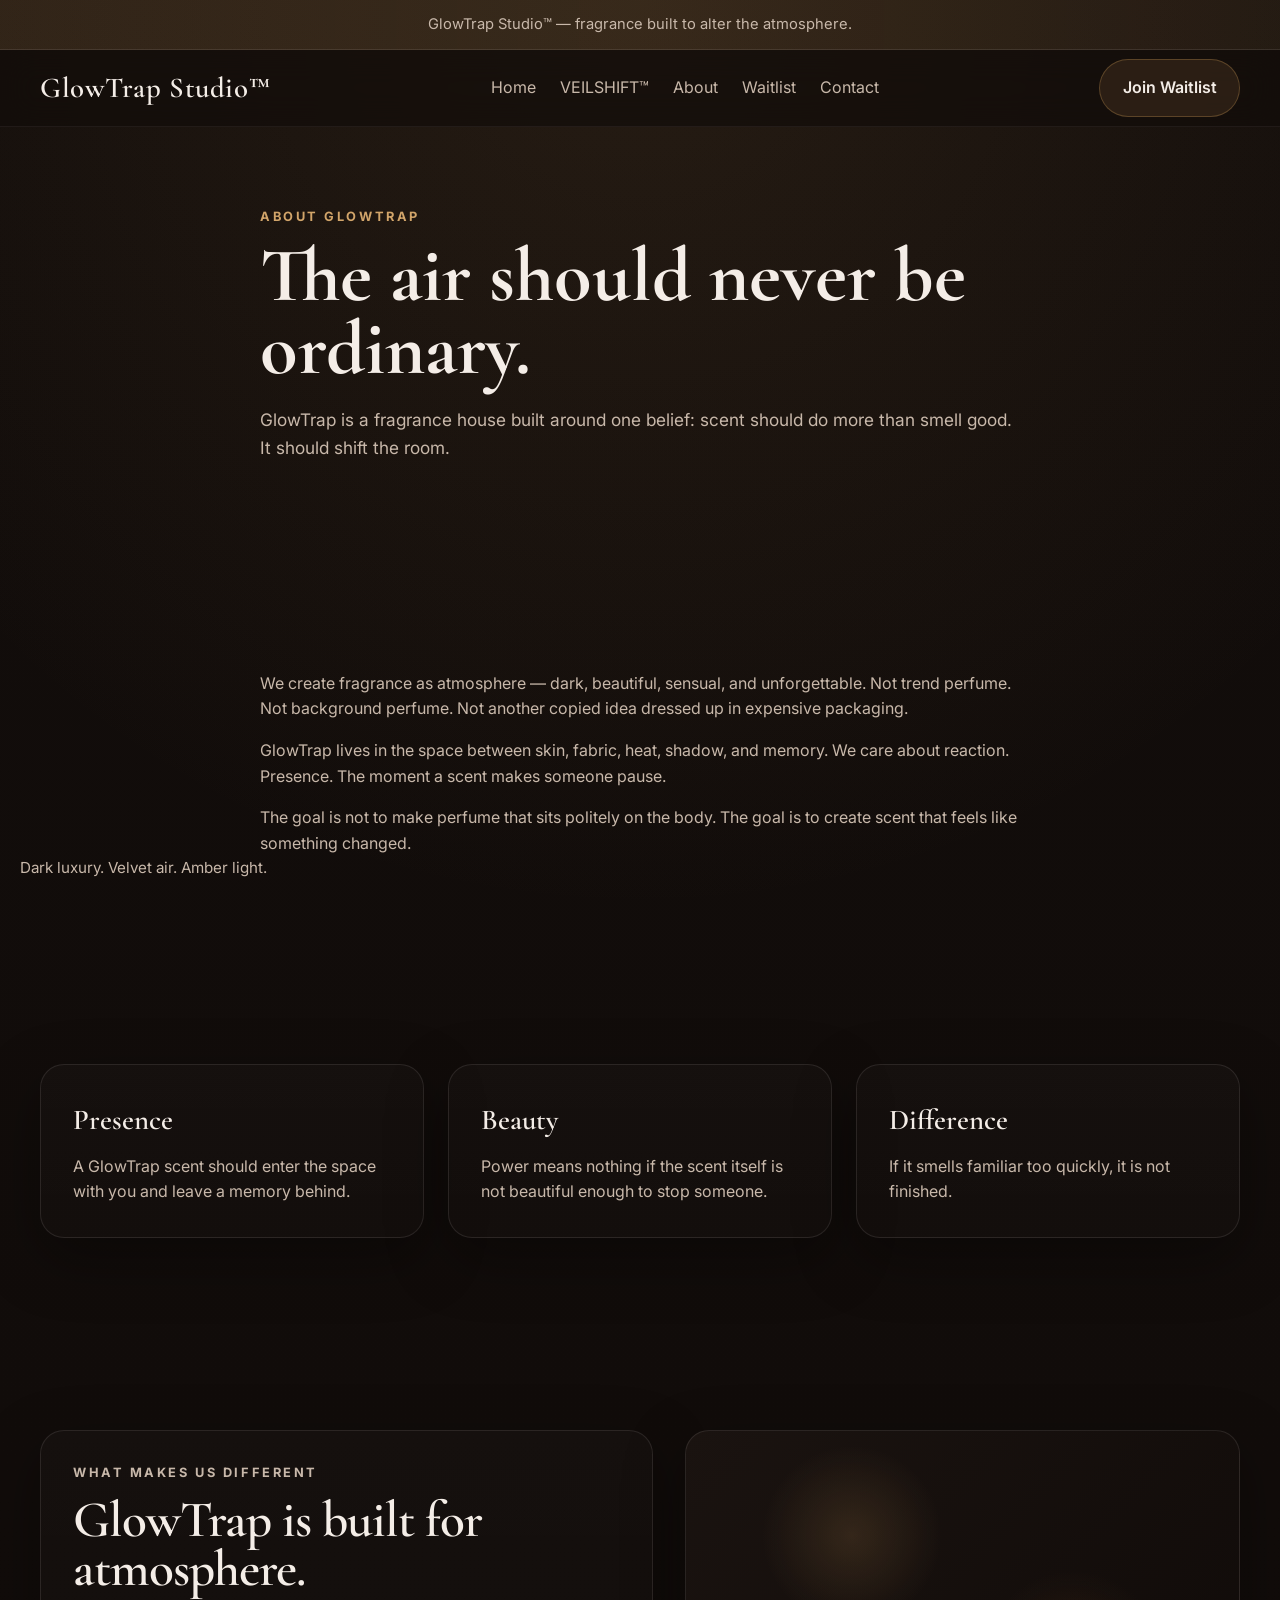
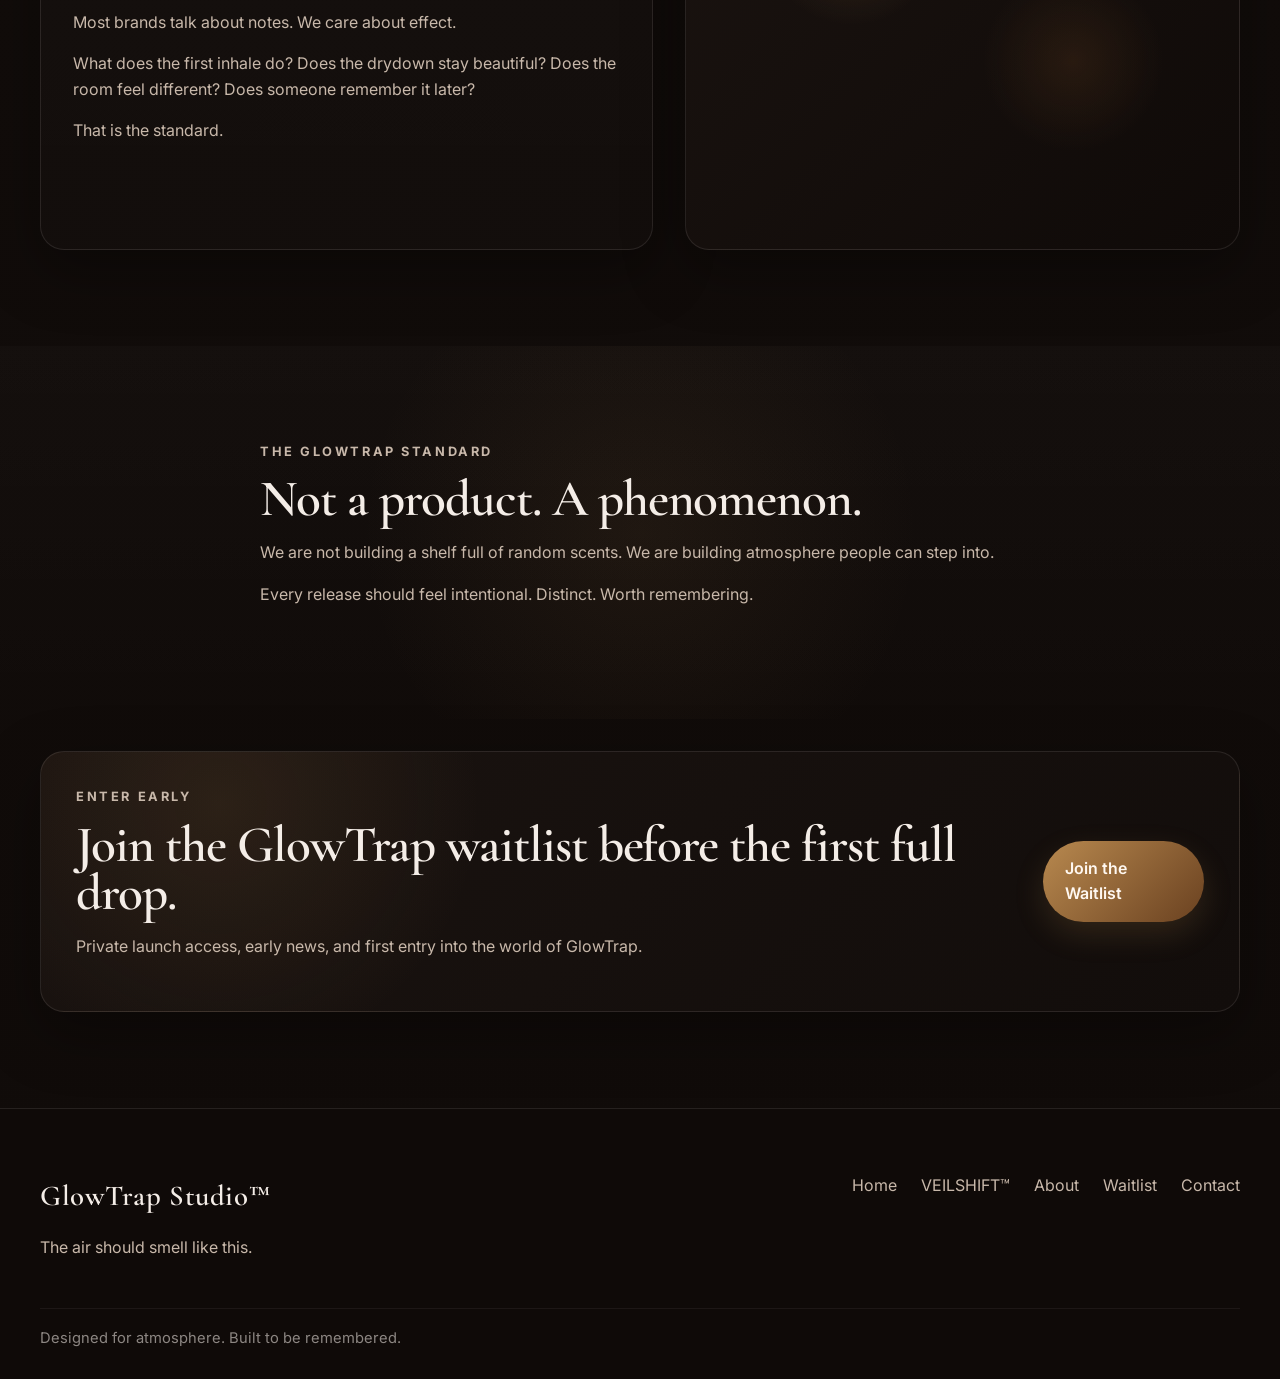
==== about.html @ 7513f03d "Add files via upload" ====
<!DOCTYPE html>
<html lang="en">
<head>
  <meta charset="UTF-8" />
  <meta name="viewport" content="width=device-width, initial-scale=1.0" />
  <title>About GlowTrap Studio™</title>
  <meta
    name="description"
    content="GlowTrap Studio™ is a fragrance house built to create scent as atmosphere."
  />
  <link rel="preconnect" href="https://fonts.googleapis.com" />
  <link rel="preconnect" href="https://fonts.gstatic.com" crossorigin />
  <link
    href="https://fonts.googleapis.com/css2?family=Cormorant+Garamond:wght@400;500;600;700&family=Inter:wght@400;500;600;700&display=swap"
    rel="stylesheet"
  />
  <link rel="stylesheet" href="css/style.css" />
</head>
<body>
  <div class="announcement-bar">
    <p>GlowTrap Studio™ — fragrance built to alter the atmosphere.</p>
  </div>

  <header class="site-header">
    <div class="container nav-wrap">
      <a href="index.html" class="logo">GlowTrap Studio™</a>
      <button class="menu-toggle" type="button" aria-label="Open menu" aria-expanded="false" aria-controls="mobile-menu">
        <span></span><span></span><span></span>
      </button>
      <nav class="main-nav" aria-label="Main navigation">
        <a href="index.html">Home</a>
        <a href="veilshift.html">VEILSHIFT™</a>
        <a href="about.html">About</a>
        <a href="waitlist.html">Waitlist</a>
        <a href="contact.html">Contact</a>
      </nav>
      <a href="waitlist.html" class="nav-cta">Join Waitlist</a>
    </div>
  </header>

  <div class="mobile-menu" id="mobile-menu">
    <nav class="mobile-menu-nav" aria-label="Mobile navigation">
      <a href="index.html">Home</a>
      <a href="veilshift.html">VEILSHIFT™</a>
      <a href="about.html">About</a>
      <a href="waitlist.html">Waitlist</a>
      <a href="contact.html">Contact</a>
      <a href="waitlist.html" class="mobile-menu-cta">Join Waitlist</a>
    </nav>
  </div>

  <main>
    <section class="section page-hero">
      <div class="container narrow">
        <p class="eyebrow">About GlowTrap</p>
        <h1 class="page-title">The air should never be ordinary.</h1>
        <p class="page-intro">
          GlowTrap is a fragrance house built around one belief:
          scent should do more than smell good. It should shift the room.
        </p>
      </div>
    </section>

    <section class="section">
      <div class="container narrow">
        <div class="long-copy">
          <p>
            We create fragrance as atmosphere — dark, beautiful, sensual, and unforgettable.
            Not trend perfume. Not background perfume. Not another copied idea dressed up in expensive packaging.
          </p>
          <p>
            GlowTrap lives in the space between skin, fabric, heat, shadow, and memory.
            We care about reaction. Presence. The moment a scent makes someone pause.
          </p>
          <p>
            The goal is not to make perfume that sits politely on the body. The goal is to create scent that feels like
            something changed.
          </p>
        </div>
      </div>
    </section>

    <section class="section philosophy">
      <div class="container grid-three">
        <div class="philosophy-card">
          <h3>Presence</h3>
          <p>
            A GlowTrap scent should enter the space with you and leave a memory behind.
          </p>
        </div>

        <div class="philosophy-card">
          <h3>Beauty</h3>
          <p>
            Power means nothing if the scent itself is not beautiful enough to stop someone.
          </p>
        </div>

        <div class="philosophy-card">
          <h3>Difference</h3>
          <p>
            If it smells familiar too quickly, it is not finished.
          </p>
        </div>
      </div>
    </section>

    <section class="section featured-product">
      <div class="container grid-two">
        <div class="content-card">
          <p class="eyebrow">What makes us different</p>
          <h2>GlowTrap is built for atmosphere.</h2>
          <p>
            Most brands talk about notes. We care about effect.
          </p>
          <p>
            What does the first inhale do?  
            Does the drydown stay beautiful?  
            Does the room feel different?  
            Does someone remember it later?
          </p>
          <p>
            That is the standard.
          </p>
        </div>

        <div class="image-card about-visual">
          <div class="image-label">Dark luxury. Velvet air. Amber light.</div>
        </div>
      </div>
    </section>

    <section class="section emotional-hook">
      <div class="container narrow">
        <p class="eyebrow">The GlowTrap standard</p>
        <h2>Not a product. A phenomenon.</h2>
        <p>
          We are not building a shelf full of random scents. We are building atmosphere people can step into.
        </p>
        <p>
          Every release should feel intentional. Distinct. Worth remembering.
        </p>
      </div>
    </section>

    <section class="section waitlist-cta">
      <div class="container cta-box">
        <div>
          <p class="eyebrow">Enter early</p>
          <h2>Join the GlowTrap waitlist before the first full drop.</h2>
          <p>
            Private launch access, early news, and first entry into the world of GlowTrap.
          </p>
        </div>
        <a href="waitlist.html" class="btn btn-primary">Join the Waitlist</a>
      </div>
    </section>
  </main>

  <footer class="site-footer">
    <div class="container footer-grid">
      <div>
        <a href="index.html" class="footer-logo">GlowTrap Studio™</a>
        <p class="footer-tagline">The air should smell like this.</p>
      </div>

      <div class="footer-links">
        <a href="index.html">Home</a>
        <a href="veilshift.html">VEILSHIFT™</a>
        <a href="about.html">About</a>
        <a href="waitlist.html">Waitlist</a>
        <a href="contact.html">Contact</a>
      </div>
    </div>

    <div class="container footer-bottom">
      <p>Designed for atmosphere. Built to be remembered.</p>
    </div>
  </footer>
  <script src="js/main.js"></script>
</body>
</html>
---- css/style.css ----
:root {
  --bg: #120d0b;
  --bg-soft: #1a1310;
  --bg-elevated: #201714;
  --text: #f4ede7;
  --text-muted: #c8b8aa;
  --gold: #b8894f;
  --gold-soft: #d2a56a;
  --amber: #6a4120;
  --smoke: #2c221d;
  --border: rgba(244, 237, 231, 0.1);
  --shadow: 0 20px 60px rgba(0, 0, 0, 0.35);
  --radius: 24px;
  --radius-sm: 16px;
  --max-width: 1200px;
  --transition: 220ms ease;
}

* {
  box-sizing: border-box;
}

html {
  scroll-behavior: smooth;
}

body {
  margin: 0;
  background:
    radial-gradient(circle at top, rgba(184, 137, 79, 0.12), transparent 30%),
    linear-gradient(180deg, #120d0b 0%, #100b09 100%);
  color: var(--text);
  font-family: "Inter", sans-serif;
  line-height: 1.6;
}

img {
  max-width: 100%;
  display: block;
}

a {
  color: inherit;
  text-decoration: none;
}

.container {
  width: min(var(--max-width), calc(100% - 2rem));
  margin: 0 auto;
}

.narrow {
  width: min(760px, 100%);
  margin: 0 auto;
}

.announcement-bar {
  background: linear-gradient(90deg, rgba(184, 137, 79, 0.16), rgba(184, 137, 79, 0.08));
  border-bottom: 1px solid var(--border);
  text-align: center;
  font-size: 0.92rem;
  color: var(--text-muted);
}

.announcement-bar p {
  margin: 0;
  padding: 0.8rem 1rem;
}

.site-header {
  position: sticky;
  top: 0;
  z-index: 20;
  backdrop-filter: blur(16px);
  background: rgba(18, 13, 11, 0.72);
  border-bottom: 1px solid rgba(244, 237, 231, 0.06);
}

.nav-wrap {
  display: flex;
  align-items: center;
  justify-content: space-between;
  gap: 1rem;
  min-height: 76px;
}

.logo,
.footer-logo {
  font-family: "Cormorant Garamond", serif;
  font-size: 1.8rem;
  font-weight: 600;
  letter-spacing: 0.02em;
}

.main-nav {
  display: flex;
  align-items: center;
  gap: 1.5rem;
}

.main-nav a,
.footer-links a {
  color: var(--text-muted);
  transition: color var(--transition);
}

.main-nav a:hover,
.footer-links a:hover,
.logo:hover,
.footer-logo:hover {
  color: var(--text);
}

.nav-cta,
.btn {
  display: inline-flex;
  align-items: center;
  justify-content: center;
  border-radius: 999px;
  padding: 0.95rem 1.4rem;
  font-weight: 600;
  transition:
    transform var(--transition),
    background var(--transition),
    color var(--transition),
    border-color var(--transition),
    box-shadow var(--transition);
  cursor: pointer;
}

.nav-cta {
  background: rgba(184, 137, 79, 0.14);
  color: var(--text);
  border: 1px solid rgba(184, 137, 79, 0.35);
}

.nav-cta:hover,
.btn:hover {
  transform: translateY(-2px);
}

.btn-primary {
  background: linear-gradient(135deg, var(--gold), var(--amber));
  color: #fff8f1;
  box-shadow: 0 12px 30px rgba(184, 137, 79, 0.18);
}

.btn-primary:hover {
  box-shadow: 0 18px 36px rgba(184, 137, 79, 0.25);
}

.btn-secondary {
  background: transparent;
  border: 1px solid rgba(244, 237, 231, 0.16);
  color: var(--text);
}

.btn-secondary:hover {
  background: rgba(244, 237, 231, 0.04);
  border-color: rgba(244, 237, 231, 0.24);
}

.hero {
  position: relative;
  min-height: 92vh;
  display: flex;
  align-items: center;
  overflow: hidden;
  background:
    radial-gradient(circle at 20% 20%, rgba(184, 137, 79, 0.18), transparent 24%),
    radial-gradient(circle at 80% 30%, rgba(106, 65, 32, 0.2), transparent 28%),
    linear-gradient(135deg, rgba(18, 13, 11, 0.6), rgba(18, 13, 11, 0.92)),
    linear-gradient(120deg, #18110e 0%, #0f0a08 100%);
}

.hero::before {
  content: "";
  position: absolute;
  inset: 0;
  background:
    linear-gradient(115deg, rgba(255, 255, 255, 0.02), transparent 30%),
    radial-gradient(circle at 60% 50%, rgba(184, 137, 79, 0.16), transparent 18%);
  pointer-events: none;
}

.hero-overlay {
  position: absolute;
  inset: 0;
  background:
    linear-gradient(to top, rgba(18, 13, 11, 0.75), rgba(18, 13, 11, 0.2)),
    radial-gradient(circle at center, transparent 30%, rgba(18, 13, 11, 0.35));
}

.hero-content {
  position: relative;
  z-index: 2;
  padding: 5rem 0;
  max-width: 760px;
}

.eyebrow {
  margin: 0 0 0.8rem;
  text-transform: uppercase;
  letter-spacing: 0.2em;
  font-size: 0.8rem;
  font-weight: 700;
  color: var(--gold-soft);
}

.hero h1,
.section h2,
.content-card h2,
.cta-box h2 {
  margin: 0;
  font-family: "Cormorant Garamond", serif;
  font-weight: 600;
  line-height: 0.95;
  letter-spacing: -0.02em;
}

.hero h1 {
  font-size: clamp(3.4rem, 8vw, 6.6rem);
  max-width: 10ch;
}

.hero-text {
  max-width: 640px;
  margin: 1.4rem 0 0;
  font-size: 1.08rem;
  color: var(--text-muted);
}

.hero-actions {
  display: flex;
  flex-wrap: wrap;
  gap: 1rem;
  margin-top: 2rem;
}

.hero-note {
  margin-top: 1rem;
  color: rgba(244, 237, 231, 0.7);
  font-size: 0.95rem;
}

.brand-strip {
  border-top: 1px solid var(--border);
  border-bottom: 1px solid var(--border);
  background: rgba(244, 237, 231, 0.02);
}

.brand-strip-text {
  margin: 0;
  padding: 1.15rem 0;
  text-align: center;
  font-family: "Cormorant Garamond", serif;
  font-size: 1.6rem;
  color: var(--text);
}

.section {
  padding: 6rem 0;
}

.intro h2,
.section-heading h2,
.emotional-hook h2,
.content-card h2,
.cta-box h2 {
  font-size: clamp(2.4rem, 4vw, 4rem);
}

.intro p,
.content-card p,
.section-closing,
.emotional-hook p,
.cta-box p {
  color: var(--text-muted);
}

.grid-two {
  display: grid;
  gap: 2rem;
  grid-template-columns: 1.05fr 0.95fr;
  align-items: stretch;
}

.grid-three {
  display: grid;
  gap: 1.5rem;
  grid-template-columns: repeat(3, 1fr);
}

.image-card,
.content-card,
.philosophy-card,
.journey-card,
.product-card,
.cta-box {
  border: 1px solid var(--border);
  background: linear-gradient(180deg, rgba(255, 255, 255, 0.02), rgba(255, 255, 255, 0.01));
  box-shadow: var(--shadow);
}

.image-card,
.content-card,
.philosophy-card,
.journey-card,
.product-card {
  border-radius: var(--radius);
}

.image-card-bottle {
  min-height: 520px;
  position: relative;
  overflow: hidden;
  background:
    radial-gradient(circle at 50% 35%, rgba(184, 137, 79, 0.28), transparent 18%),
    radial-gradient(circle at 50% 50%, rgba(106, 65, 32, 0.5), transparent 30%),
    linear-gradient(180deg, #251915 0%, #120d0b 100%);
}

.image-card-bottle::before {
  content: "";
  position: absolute;
  inset: 15% 36% 12% 36%;
  border-radius: 28px 28px 18px 18px;
  background:
    linear-gradient(180deg, rgba(78, 45, 22, 0.85), rgba(23, 15, 12, 0.92)),
    linear-gradient(180deg, rgba(255, 255, 255, 0.08), transparent 40%);
  border: 1px solid rgba(244, 237, 231, 0.12);
  box-shadow:
    inset 0 1px 0 rgba(255, 255, 255, 0.08),
    0 26px 50px rgba(0, 0, 0, 0.42);
}

.image-card-bottle::after {
  content: "";
  position: absolute;
  top: 10%;
  left: 42%;
  width: 16%;
  height: 7%;
  border-radius: 12px 12px 6px 6px;
  background: linear-gradient(180deg, #3e352f, #191311);
  border: 1px solid rgba(244, 237, 231, 0.08);
}

.image-label {
  position: absolute;
  left: 1.25rem;
  bottom: 1.25rem;
  color: var(--text-muted);
  font-size: 0.95rem;
}

.content-card,
.philosophy-card,
.journey-card,
.product-card {
  padding: 2rem;
}

.lead {
  font-size: 1.15rem;
  color: var(--text);
}

.section-heading {
  margin-bottom: 2rem;
  text-align: center;
}

.journey-grid,
.quote-grid,
.product-grid {
  display: grid;
  gap: 1.5rem;
}

.journey-grid {
  grid-template-columns: repeat(3, 1fr);
}

.journey-card h3,
.philosophy-card h3,
.product-card h3,
.notes-card h3 {
  margin-top: 0;
  margin-bottom: 0.65rem;
  font-family: "Cormorant Garamond", serif;
  font-size: 1.8rem;
  font-weight: 600;
}

.journey-card p,
.philosophy-card p,
.product-card p,
blockquote {
  margin: 0;
  color: var(--text-muted);
}

.section-closing {
  margin: 2rem auto 0;
  max-width: 760px;
  text-align: center;
  font-size: 1.08rem;
}

.section-closing span {
  color: var(--text);
}

.product-grid {
  grid-template-columns: repeat(3, 1fr);
}

.product-card-image {
  height: 220px;
  border-radius: calc(var(--radius) - 8px);
  margin-bottom: 1.25rem;
  border: 1px solid rgba(244, 237, 231, 0.08);
}

.texture-one {
  background:
    radial-gradient(circle at 30% 30%, rgba(184, 137, 79, 0.25), transparent 20%),
    linear-gradient(135deg, #1f1512, #100b09);
}

.texture-two {
  background:
    radial-gradient(circle at 60% 35%, rgba(255, 235, 216, 0.12), transparent 18%),
    linear-gradient(135deg, #2b211d, #130f0d);
}

.texture-three {
  background:
    radial-gradient(circle at 55% 45%, rgba(106, 65, 32, 0.36), transparent 22%),
    linear-gradient(135deg, #1c1411, #0f0a08);
}

.centered-action {
  text-align: center;
  margin-top: 2rem;
}

.emotional-hook {
  background:
    linear-gradient(180deg, rgba(255, 255, 255, 0.015), transparent),
    radial-gradient(circle at center, rgba(184, 137, 79, 0.08), transparent 42%);
}

.stacked-lines {
  margin: 1.2rem 0;
  color: var(--text);
  font-size: 1.08rem;
}

.quote-grid {
  grid-template-columns: repeat(2, 1fr);
}

blockquote {
  padding: 1.5rem;
  border-radius: var(--radius-sm);
  border: 1px solid var(--border);
  background: rgba(255, 255, 255, 0.02);
  font-size: 1.05rem;
  font-style: italic;
}

.waitlist-cta {
  padding-top: 2rem;
}

.cta-box {
  border-radius: var(--radius);
  padding: 2.2rem;
  display: flex;
  align-items: center;
  justify-content: space-between;
  gap: 2rem;
  background:
    radial-gradient(circle at 15% 20%, rgba(184, 137, 79, 0.12), transparent 25%),
    linear-gradient(135deg, #1a1310, #120d0b);
}

.site-footer {
  padding-top: 4rem;
  border-top: 1px solid var(--border);
  background: #0f0a08;
}

.footer-grid {
  display: flex;
  justify-content: space-between;
  gap: 2rem;
  padding-bottom: 2rem;
}

.footer-tagline {
  color: var(--text-muted);
}

.footer-links {
  display: flex;
  flex-wrap: wrap;
  gap: 1rem 1.5rem;
  align-content: start;
}

.footer-bottom {
  border-top: 1px solid rgba(244, 237, 231, 0.06);
  padding: 1.1rem 0 1.8rem;
}

.footer-bottom p {
  margin: 0;
  color: rgba(244, 237, 231, 0.55);
  font-size: 0.92rem;
}

.page-hero {
  padding-top: 5rem;
}

.page-title {
  margin: 0;
  font-family: "Cormorant Garamond", serif;
  font-size: clamp(3rem, 6vw, 5.5rem);
  line-height: 0.95;
}

.page-intro {
  margin-top: 1.25rem;
  color: var(--text-muted);
  font-size: 1.08rem;
}

.about-visual {
  min-height: 420px;
  background:
    radial-gradient(circle at 30% 25%, rgba(184, 137, 79, 0.18), transparent 18%),
    radial-gradient(circle at 70% 55%, rgba(106, 65, 32, 0.24), transparent 20%),
    linear-gradient(135deg, #1a1310, #0f0a08);
}

.product-hero-section {
  padding-top: 5rem;
}

.product-hero-grid {
  align-items: center;
}

.product-bottle {
  min-height: 560px;
}

.product-info-card {
  background:
    radial-gradient(circle at top left, rgba(184, 137, 79, 0.12), transparent 28%),
    linear-gradient(180deg, rgba(255, 255, 255, 0.02), rgba(255, 255, 255, 0.01));
}

.product-title {
  font-family: "Cormorant Garamond", serif;
  font-size: clamp(2.8rem, 5vw, 5rem);
  line-height: 0.95;
  margin: 0;
}

.product-meta {
  display: flex;
  gap: 2rem;
  flex-wrap: wrap;
  margin: 1.5rem 0;
  padding: 1rem 0;
  border-top: 1px solid var(--border);
  border-bottom: 1px solid var(--border);
}

.meta-label {
  display: block;
  margin-bottom: 0.35rem;
  text-transform: uppercase;
  letter-spacing: 0.12em;
  font-size: 0.72rem;
  color: var(--gold-soft);
}

.product-meta strong,
.performance-grid strong {
  font-size: 1rem;
  color: var(--text);
}

.product-notes-list,
.wear-list,
.waitlist-benefits {
  margin: 1.25rem 0 0;
  padding-left: 1.1rem;
  color: var(--text-muted);
}

.product-notes-list li,
.wear-list li,
.waitlist-benefits li {
  margin-bottom: 0.5rem;
}

.long-copy p {
  color: var(--text-muted);
  margin: 0 0 1rem;
}

.notes-grid {
  display: grid;
  gap: 1.5rem;
  grid-template-columns: repeat(3, 1fr);
}

.notes-card {
  border: 1px solid var(--border);
  border-radius: var(--radius);
  padding: 2rem;
  background: linear-gradient(180deg, rgba(255, 255, 255, 0.02), rgba(255, 255, 255, 0.01));
  box-shadow: var(--shadow);
}

.notes-card ul {
  margin: 0;
  padding-left: 1.1rem;
  color: var(--text-muted);
}

.notes-card li {
  margin-bottom: 0.45rem;
}

.performance-grid {
  display: grid;
  gap: 1.25rem;
  margin-top: 1.5rem;
}

.performance-visual {
  min-height: 360px;
  background:
    radial-gradient(circle at 35% 30%, rgba(184, 137, 79, 0.18), transparent 18%),
    radial-gradient(circle at 60% 55%, rgba(106, 65, 32, 0.28), transparent 22%),
    linear-gradient(135deg, #1b1310, #0f0a08);
}

.waitlist-grid {
  display: grid;
  grid-template-columns: 1fr 1fr;
  gap: 2rem;
}

.waitlist-small-note,
.form-note {
  color: var(--text-muted);
  font-size: 0.95rem;
}

.waitlist-form,
.contact-form {
  display: grid;
  gap: 0.9rem;
  margin-top: 1rem;
}

.waitlist-form label,
.contact-form label {
  font-size: 0.95rem;
  color: var(--text);
  font-weight: 600;
}

.waitlist-form label span {
  color: var(--text-muted);
  font-weight: 400;
}

.waitlist-form input,
.contact-form input,
.contact-form textarea {
  width: 100%;
  border: 1px solid rgba(244, 237, 231, 0.12);
  background: rgba(255, 255, 255, 0.03);
  color: var(--text);
  border-radius: 14px;
  padding: 1rem 1rem;
  font: inherit;
  outline: none;
  resize: vertical;
  transition: border-color var(--transition), background var(--transition);
}

.waitlist-form input::placeholder,
.contact-form input::placeholder,
.contact-form textarea::placeholder {
  color: rgba(200, 184, 170, 0.65);
}

.waitlist-form input:focus,
.contact-form input:focus,
.contact-form textarea:focus {
  border-color: rgba(184, 137, 79, 0.5);
  background: rgba(255, 255, 255, 0.05);
}

.waitlist-form .btn,
.contact-form .btn {
  margin-top: 0.5rem;
}

.contact-grid {
  display: grid;
  grid-template-columns: 1.15fr 0.85fr;
  gap: 2rem;
}

.contact-info-list {
  display: grid;
  gap: 1.25rem;
  margin-top: 1rem;
}

.contact-item a,
.contact-item p {
  margin: 0;
  color: var(--text-muted);
}

.contact-item a:hover {
  color: var(--text);
}

.contact-side-note {
  margin-top: 2rem;
  padding-top: 1.25rem;
  border-top: 1px solid var(--border);
}

.contact-side-note p {
  margin: 0;
  color: var(--text-muted);
}

body.menu-open {
  overflow: hidden;
}

.site-header.scrolled {
  background: rgba(18, 13, 11, 0.9);
  box-shadow: 0 10px 28px rgba(0, 0, 0, 0.22);
}

.menu-toggle {
  display: none;
  width: 48px;
  height: 48px;
  padding: 0;
  border: 1px solid rgba(244, 237, 231, 0.1);
  border-radius: 999px;
  background: rgba(255, 255, 255, 0.03);
  align-items: center;
  justify-content: center;
  flex-direction: column;
  gap: 5px;
  cursor: pointer;
  transition: background var(--transition), border-color var(--transition);
}

.menu-toggle:hover {
  background: rgba(255, 255, 255, 0.05);
  border-color: rgba(244, 237, 231, 0.16);
}

.menu-toggle span {
  display: block;
  width: 18px;
  height: 1.8px;
  background: var(--text);
  border-radius: 999px;
  transition: transform var(--transition), opacity var(--transition);
}

.menu-toggle.is-active span:nth-child(1) {
  transform: translateY(6.8px) rotate(45deg);
}

.menu-toggle.is-active span:nth-child(2) {
  opacity: 0;
}

.menu-toggle.is-active span:nth-child(3) {
  transform: translateY(-6.8px) rotate(-45deg);
}

.mobile-menu {
  position: fixed;
  top: 76px;
  left: 0;
  right: 0;
  z-index: 19;
  padding: 1rem;
  transform: translateY(-110%);
  opacity: 0;
  pointer-events: none;
  transition: transform var(--transition), opacity var(--transition);
}

.mobile-menu.is-open {
  transform: translateY(0);
  opacity: 1;
  pointer-events: auto;
}

.mobile-menu-nav {
  display: flex;
  flex-direction: column;
  gap: 0.8rem;
  padding: 1rem;
  border-radius: 24px;
  border: 1px solid var(--border);
  background:
    radial-gradient(circle at top left, rgba(184, 137, 79, 0.12), transparent 28%),
    linear-gradient(180deg, rgba(26, 19, 16, 0.96), rgba(18, 13, 11, 0.98));
  box-shadow: var(--shadow);
  backdrop-filter: blur(18px);
}

.mobile-menu-nav a {
  color: var(--text);
  padding: 0.9rem 0.25rem;
  border-bottom: 1px solid rgba(244, 237, 231, 0.06);
}

.mobile-menu-nav a:last-child {
  border-bottom: none;
}

.mobile-menu-cta {
  margin-top: 0.4rem;
  border: 1px solid rgba(184, 137, 79, 0.28);
  border-radius: 999px;
  background: rgba(184, 137, 79, 0.12);
  text-align: center;
  font-weight: 600;
}

.form-success {
  margin: 0.5rem 0 0;
  color: var(--gold-soft);
  font-size: 0.95rem;
}

@media (max-width: 980px) {
  .main-nav {
    display: none;
  }

  .menu-toggle {
    display: inline-flex;
  }

  .nav-cta {
    display: none;
  }

  .mobile-menu {
    top: 70px;
  }

  .grid-two,
  .grid-three,
  .journey-grid,
  .product-grid,
  .quote-grid,
  .notes-grid,
  .waitlist-grid,
  .contact-grid {
    grid-template-columns: 1fr;
  }

  .cta-box,
  .footer-grid {
    flex-direction: column;
    align-items: flex-start;
  }

  .hero {
    min-height: 82vh;
  }

  .image-card-bottle,
  .product-bottle {
    min-height: 420px;
  }
}

@media (min-width: 981px) {
  .mobile-menu {
    display: none;
  }
}

@media (max-width: 640px) {
  .nav-wrap {
    min-height: 70px;
  }

  .logo,
  .footer-logo {
    font-size: 1.5rem;
  }

  .section {
    padding: 4.5rem 0;
  }

  .hero-content {
    padding: 4rem 0;
  }

  .hero-actions {
    flex-direction: column;
    align-items: stretch;
  }

  .btn {
    width: 100%;
  }

  .content-card,
  .philosophy-card,
  .journey-card,
  .product-card,
  .cta-box,
  .notes-card {
    padding: 1.4rem;
  }

  .brand-strip-text {
    font-size: 1.3rem;
  }
}
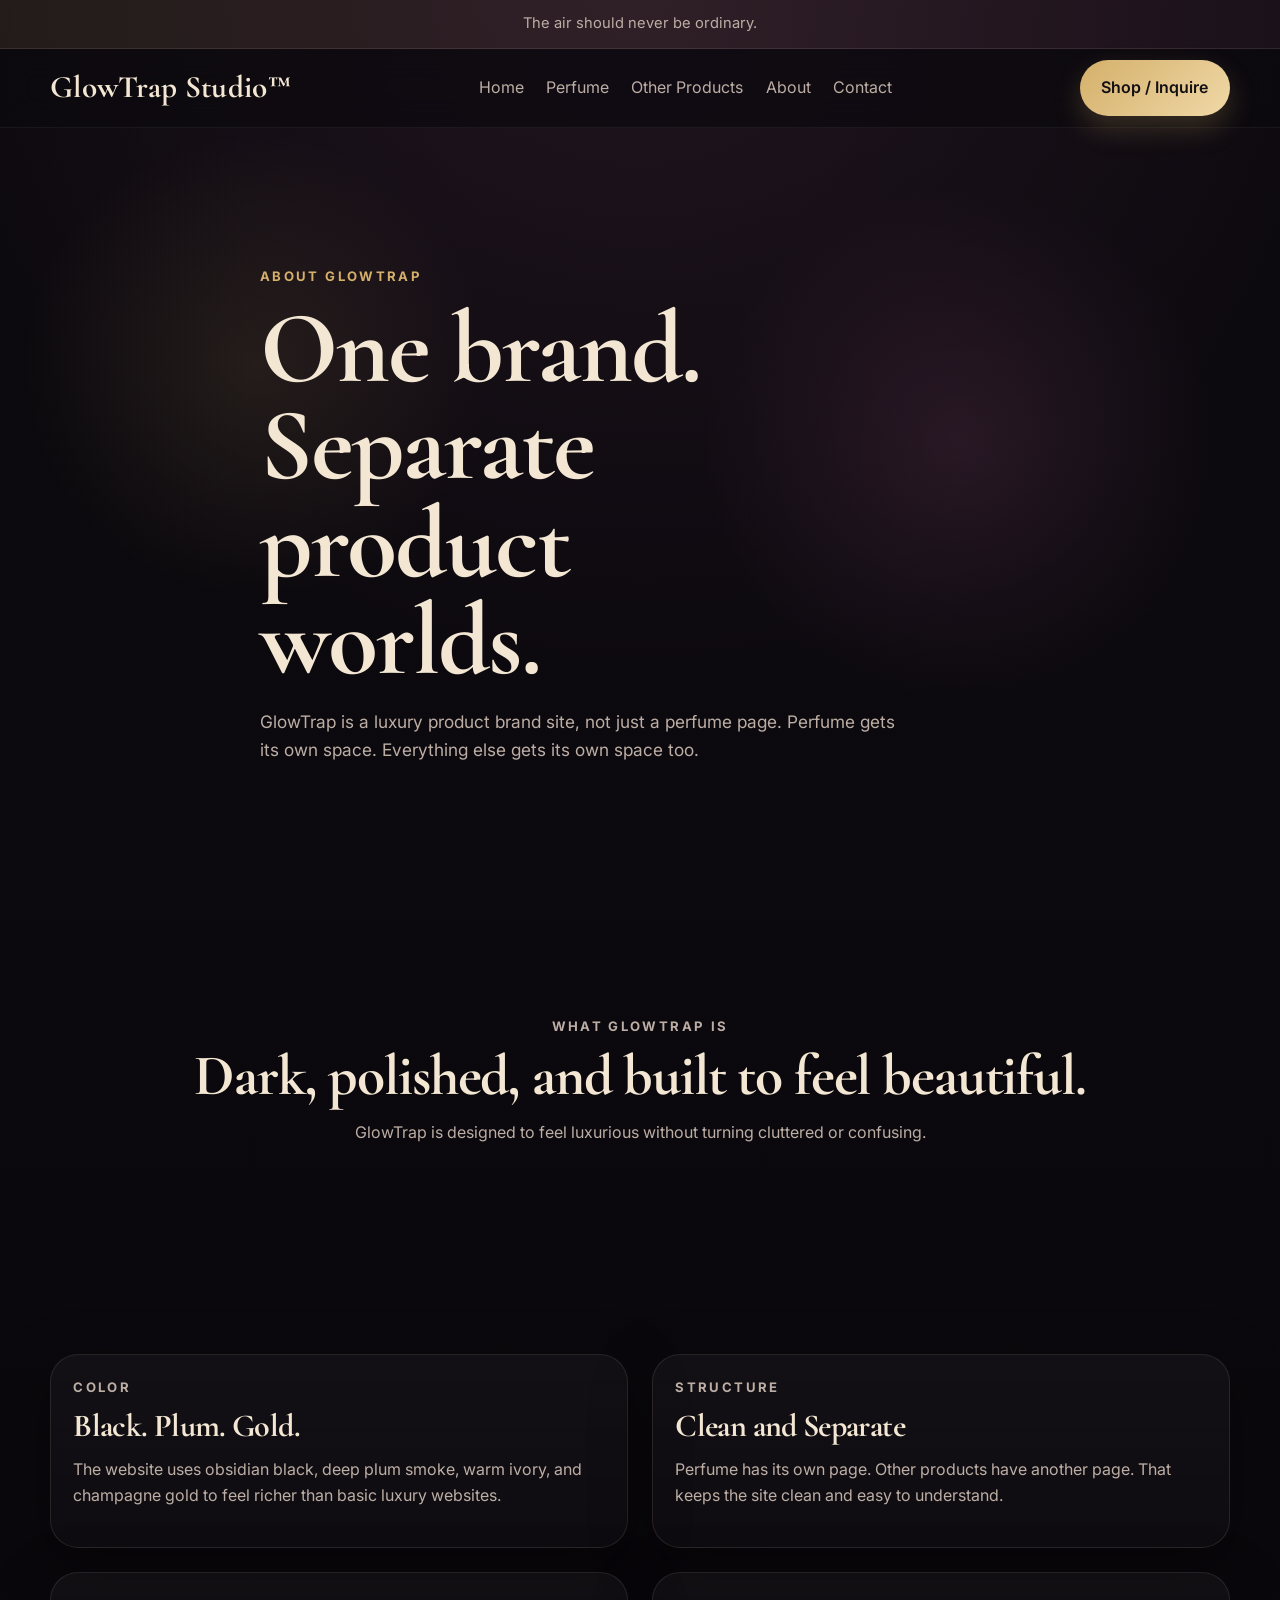
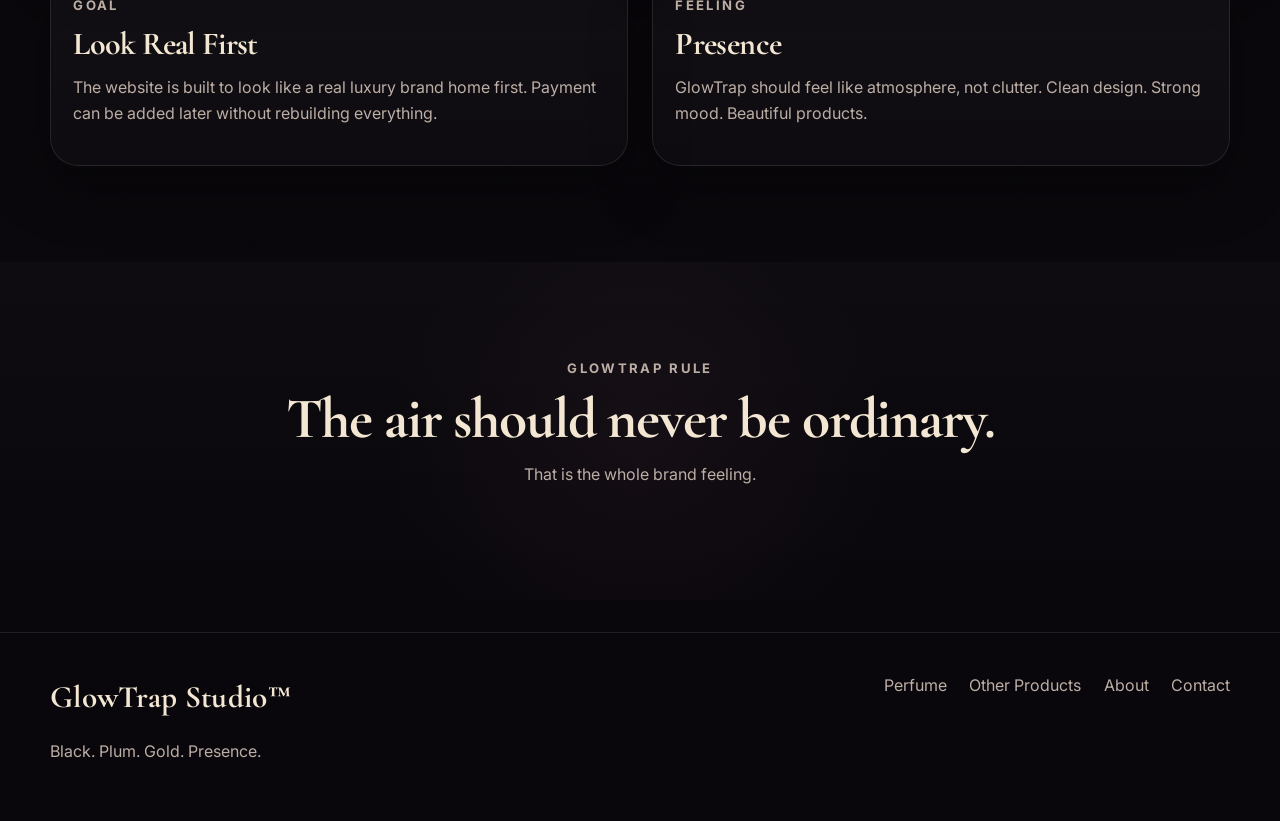
==== commit 5f2327fe: "Add About page HTML structure This file contains the complete HTML structure for the About page of G" ====
--- a/about.html
+++ b/about.html
@@ -3,180 +3,139 @@
 <head>
   <meta charset="UTF-8" />
   <meta name="viewport" content="width=device-width, initial-scale=1.0" />
-  <title>About GlowTrap Studio™</title>
-  <meta
-    name="description"
-    content="GlowTrap Studio™ is a fragrance house built to create scent as atmosphere."
-  />
-  <link rel="preconnect" href="https://fonts.googleapis.com" />
-  <link rel="preconnect" href="https://fonts.gstatic.com" crossorigin />
-  <link
-    href="https://fonts.googleapis.com/css2?family=Cormorant+Garamond:wght@400;500;600;700&family=Inter:wght@400;500;600;700&display=swap"
-    rel="stylesheet"
-  />
+  <title>About | GlowTrap Studio™</title>
+  <meta name="description" content="About GlowTrap Studio." />
+  <link rel="preconnect" href="https://fonts.googleapis.com">
+  <link rel="preconnect" href="https://fonts.gstatic.com" crossorigin>
+  <link href="https://fonts.googleapis.com/css2?family=Cormorant+Garamond:wght@500;600;700&family=Inter:wght@400;500;600;700&display=swap" rel="stylesheet">
   <link rel="stylesheet" href="css/style.css" />
 </head>
 <body>
-  <div class="announcement-bar">
-    <p>GlowTrap Studio™ — fragrance built to alter the atmosphere.</p>
-  </div>
+  <div class="topbar">The air should never be ordinary.</div>
 
   <header class="site-header">
     <div class="container nav-wrap">
-      <a href="index.html" class="logo">GlowTrap Studio™</a>
-      <button class="menu-toggle" type="button" aria-label="Open menu" aria-expanded="false" aria-controls="mobile-menu">
-        <span></span><span></span><span></span>
+      <a class="logo" href="index.html">GlowTrap Studio™</a>
+
+      <button class="menu-toggle" id="menuToggle" aria-label="Open menu">
+        <span></span>
+        <span></span>
+        <span></span>
       </button>
-      <nav class="main-nav" aria-label="Main navigation">
+
+      <nav class="main-nav">
         <a href="index.html">Home</a>
-        <a href="veilshift.html">VEILSHIFT™</a>
+        <a href="perfume.html">Perfume</a>
+        <a href="products.html">Other Products</a>
         <a href="about.html">About</a>
-        <a href="waitlist.html">Waitlist</a>
         <a href="contact.html">Contact</a>
       </nav>
-      <a href="waitlist.html" class="nav-cta">Join Waitlist</a>
+
+      <a class="nav-cta" href="contact.html">Shop / Inquire</a>
+    </div>
+
+    <div class="mobile-menu" id="mobileMenu">
+      <a href="index.html">Home</a>
+      <a href="perfume.html">Perfume</a>
+      <a href="products.html">Other Products</a>
+      <a href="about.html">About</a>
+      <a href="contact.html">Contact</a>
     </div>
   </header>
 
-  <div class="mobile-menu" id="mobile-menu">
-    <nav class="mobile-menu-nav" aria-label="Mobile navigation">
-      <a href="index.html">Home</a>
-      <a href="veilshift.html">VEILSHIFT™</a>
-      <a href="about.html">About</a>
-      <a href="waitlist.html">Waitlist</a>
-      <a href="contact.html">Contact</a>
-      <a href="waitlist.html" class="mobile-menu-cta">Join Waitlist</a>
-    </nav>
-  </div>
-
   <main>
-    <section class="section page-hero">
-      <div class="container narrow">
-        <p class="eyebrow">About GlowTrap</p>
-        <h1 class="page-title">The air should never be ordinary.</h1>
-        <p class="page-intro">
-          GlowTrap is a fragrance house built around one belief:
-          scent should do more than smell good. It should shift the room.
+    <section class="hero">
+      <div class="container hero-content">
+        <p class="eyebrow">ABOUT GLOWTRAP</p>
+        <h1>One brand. Separate product worlds.</h1>
+        <p class="hero-text">
+          GlowTrap is a luxury product brand site, not just a perfume page.
+          Perfume gets its own space. Everything else gets its own space too.
         </p>
       </div>
     </section>
 
-    <section class="section">
-      <div class="container narrow">
-        <div class="long-copy">
-          <p>
-            We create fragrance as atmosphere — dark, beautiful, sensual, and unforgettable.
-            Not trend perfume. Not background perfume. Not another copied idea dressed up in expensive packaging.
-          </p>
-          <p>
-            GlowTrap lives in the space between skin, fabric, heat, shadow, and memory.
-            We care about reaction. Presence. The moment a scent makes someone pause.
-          </p>
-          <p>
-            The goal is not to make perfume that sits politely on the body. The goal is to create scent that feels like
-            something changed.
-          </p>
+    <section class="section intro">
+      <div class="container center">
+        <p class="eyebrow">What GlowTrap Is</p>
+        <h2>Dark, polished, and built to feel beautiful.</h2>
+        <p>
+          GlowTrap is designed to feel luxurious without turning cluttered or confusing.
+        </p>
+      </div>
+    </section>
+
+    <section class="section cards-section">
+      <div class="container cards-grid">
+        <div class="card">
+          <div class="card-copy">
+            <p class="eyebrow">Color</p>
+            <h3>Black. Plum. Gold.</h3>
+            <p>
+              The website uses obsidian black, deep plum smoke, warm ivory, and champagne gold to feel richer than basic luxury websites.
+            </p>
+          </div>
+        </div>
+
+        <div class="card">
+          <div class="card-copy">
+            <p class="eyebrow">Structure</p>
+            <h3>Clean and Separate</h3>
+            <p>
+              Perfume has its own page. Other products have another page. That keeps the site clean and easy to understand.
+            </p>
+          </div>
+        </div>
+
+        <div class="card">
+          <div class="card-copy">
+            <p class="eyebrow">Goal</p>
+            <h3>Look Real First</h3>
+            <p>
+              The website is built to look like a real luxury brand home first. Payment can be added later without rebuilding everything.
+            </p>
+          </div>
+        </div>
+
+        <div class="card">
+          <div class="card-copy">
+            <p class="eyebrow">Feeling</p>
+            <h3>Presence</h3>
+            <p>
+              GlowTrap should feel like atmosphere, not clutter. Clean design. Strong mood. Beautiful products.
+            </p>
+          </div>
         </div>
       </div>
     </section>
 
-    <section class="section philosophy">
-      <div class="container grid-three">
-        <div class="philosophy-card">
-          <h3>Presence</h3>
-          <p>
-            A GlowTrap scent should enter the space with you and leave a memory behind.
-          </p>
-        </div>
-
-        <div class="philosophy-card">
-          <h3>Beauty</h3>
-          <p>
-            Power means nothing if the scent itself is not beautiful enough to stop someone.
-          </p>
-        </div>
-
-        <div class="philosophy-card">
-          <h3>Difference</h3>
-          <p>
-            If it smells familiar too quickly, it is not finished.
-          </p>
-        </div>
-      </div>
-    </section>
-
-    <section class="section featured-product">
-      <div class="container grid-two">
-        <div class="content-card">
-          <p class="eyebrow">What makes us different</p>
-          <h2>GlowTrap is built for atmosphere.</h2>
-          <p>
-            Most brands talk about notes. We care about effect.
-          </p>
-          <p>
-            What does the first inhale do?  
-            Does the drydown stay beautiful?  
-            Does the room feel different?  
-            Does someone remember it later?
-          </p>
-          <p>
-            That is the standard.
-          </p>
-        </div>
-
-        <div class="image-card about-visual">
-          <div class="image-label">Dark luxury. Velvet air. Amber light.</div>
-        </div>
-      </div>
-    </section>
-
-    <section class="section emotional-hook">
-      <div class="container narrow">
-        <p class="eyebrow">The GlowTrap standard</p>
-        <h2>Not a product. A phenomenon.</h2>
+    <section class="section featured-section">
+      <div class="container center">
+        <p class="eyebrow">GlowTrap Rule</p>
+        <h2>The air should never be ordinary.</h2>
         <p>
-          We are not building a shelf full of random scents. We are building atmosphere people can step into.
+          That is the whole brand feeling.
         </p>
-        <p>
-          Every release should feel intentional. Distinct. Worth remembering.
-        </p>
-      </div>
-    </section>
-
-    <section class="section waitlist-cta">
-      <div class="container cta-box">
-        <div>
-          <p class="eyebrow">Enter early</p>
-          <h2>Join the GlowTrap waitlist before the first full drop.</h2>
-          <p>
-            Private launch access, early news, and first entry into the world of GlowTrap.
-          </p>
-        </div>
-        <a href="waitlist.html" class="btn btn-primary">Join the Waitlist</a>
       </div>
     </section>
   </main>
 
   <footer class="site-footer">
-    <div class="container footer-grid">
+    <div class="container footer-wrap">
       <div>
-        <a href="index.html" class="footer-logo">GlowTrap Studio™</a>
-        <p class="footer-tagline">The air should smell like this.</p>
+        <a class="logo footer-logo" href="index.html">GlowTrap Studio™</a>
+        <p class="footer-note">Black. Plum. Gold. Presence.</p>
       </div>
 
       <div class="footer-links">
-        <a href="index.html">Home</a>
-        <a href="veilshift.html">VEILSHIFT™</a>
+        <a href="perfume.html">Perfume</a>
+        <a href="products.html">Other Products</a>
         <a href="about.html">About</a>
-        <a href="waitlist.html">Waitlist</a>
         <a href="contact.html">Contact</a>
       </div>
     </div>
+  </footer>
 
-    <div class="container footer-bottom">
-      <p>Designed for atmosphere. Built to be remembered.</p>
-    </div>
-  </footer>
   <script src="js/main.js"></script>
 </body>
 </html>
--- a/css/style.css
+++ b/css/style.css
@@ -1,19 +1,16 @@
 :root {
-  --bg: #120d0b;
-  --bg-soft: #1a1310;
-  --bg-elevated: #201714;
-  --text: #f4ede7;
-  --text-muted: #c8b8aa;
-  --gold: #b8894f;
-  --gold-soft: #d2a56a;
-  --amber: #6a4120;
-  --smoke: #2c221d;
-  --border: rgba(244, 237, 231, 0.1);
-  --shadow: 0 20px 60px rgba(0, 0, 0, 0.35);
-  --radius: 24px;
-  --radius-sm: 16px;
-  --max-width: 1200px;
-  --transition: 220ms ease;
+  --bg: #0d0a0f;
+  --bg-soft: #17111c;
+  --plum: #26162d;
+  --plum-glow: #6d3b5c;
+  --gold: #d4b06a;
+  --gold-light: #f0d8a7;
+  --ivory: #f3e7d3;
+  --muted: #bcaea5;
+  --border: rgba(243, 231, 211, 0.1);
+  --shadow: 0 18px 60px rgba(0, 0, 0, 0.4);
+  --radius: 28px;
+  --max-width: 1180px;
 }
 
 * {
@@ -26,17 +23,12 @@
 
 body {
   margin: 0;
-  background:
-    radial-gradient(circle at top, rgba(184, 137, 79, 0.12), transparent 30%),
-    linear-gradient(180deg, #120d0b 0%, #100b09 100%);
-  color: var(--text);
   font-family: "Inter", sans-serif;
+  color: var(--ivory);
+  background:
+    radial-gradient(circle at top center, rgba(109, 59, 92, 0.22), transparent 28%),
+    linear-gradient(180deg, var(--bg) 0%, #09070b 100%);
   line-height: 1.6;
-}
-
-img {
-  max-width: 100%;
-  display: block;
 }
 
 a {
@@ -49,66 +41,59 @@
   margin: 0 auto;
 }
 
-.narrow {
-  width: min(760px, 100%);
-  margin: 0 auto;
-}
-
-.announcement-bar {
-  background: linear-gradient(90deg, rgba(184, 137, 79, 0.16), rgba(184, 137, 79, 0.08));
+.center {
+  text-align: center;
+}
+
+.topbar {
+  text-align: center;
+  padding: 0.75rem 1rem;
+  color: var(--muted);
+  font-size: 0.92rem;
   border-bottom: 1px solid var(--border);
-  text-align: center;
-  font-size: 0.92rem;
-  color: var(--text-muted);
-}
-
-.announcement-bar p {
-  margin: 0;
-  padding: 0.8rem 1rem;
+  background: linear-gradient(90deg, rgba(212, 176, 106, 0.1), rgba(109, 59, 92, 0.12));
 }
 
 .site-header {
   position: sticky;
   top: 0;
-  z-index: 20;
+  z-index: 50;
   backdrop-filter: blur(16px);
-  background: rgba(18, 13, 11, 0.72);
-  border-bottom: 1px solid rgba(244, 237, 231, 0.06);
+  background: rgba(13, 10, 15, 0.76);
+  border-bottom: 1px solid rgba(243, 231, 211, 0.06);
 }
 
 .nav-wrap {
+  min-height: 78px;
   display: flex;
   align-items: center;
   justify-content: space-between;
   gap: 1rem;
-  min-height: 76px;
 }
 
 .logo,
 .footer-logo {
   font-family: "Cormorant Garamond", serif;
-  font-size: 1.8rem;
-  font-weight: 600;
-  letter-spacing: 0.02em;
+  font-size: 1.95rem;
+  font-weight: 700;
+  letter-spacing: 0.01em;
 }
 
 .main-nav {
   display: flex;
   align-items: center;
-  gap: 1.5rem;
+  gap: 1.4rem;
 }
 
 .main-nav a,
 .footer-links a {
-  color: var(--text-muted);
-  transition: color var(--transition);
+  color: var(--muted);
 }
 
 .main-nav a:hover,
 .footer-links a:hover,
-.logo:hover,
-.footer-logo:hover {
-  color: var(--text);
+.text-link:hover {
+  color: var(--ivory);
 }
 
 .nav-cta,
@@ -116,22 +101,10 @@
   display: inline-flex;
   align-items: center;
   justify-content: center;
+  padding: 0.95rem 1.35rem;
   border-radius: 999px;
-  padding: 0.95rem 1.4rem;
   font-weight: 600;
-  transition:
-    transform var(--transition),
-    background var(--transition),
-    color var(--transition),
-    border-color var(--transition),
-    box-shadow var(--transition);
-  cursor: pointer;
-}
-
-.nav-cta {
-  background: rgba(184, 137, 79, 0.14);
-  color: var(--text);
-  border: 1px solid rgba(184, 137, 79, 0.35);
+  transition: transform 0.2s ease, opacity 0.2s ease;
 }
 
 .nav-cta:hover,
@@ -139,729 +112,207 @@
   transform: translateY(-2px);
 }
 
+.nav-cta,
 .btn-primary {
-  background: linear-gradient(135deg, var(--gold), var(--amber));
-  color: #fff8f1;
-  box-shadow: 0 12px 30px rgba(184, 137, 79, 0.18);
-}
-
-.btn-primary:hover {
-  box-shadow: 0 18px 36px rgba(184, 137, 79, 0.25);
+  color: #130f14;
+  background: linear-gradient(135deg, var(--gold), var(--gold-light));
+  box-shadow: 0 12px 28px rgba(212, 176, 106, 0.22);
 }
 
 .btn-secondary {
-  background: transparent;
-  border: 1px solid rgba(244, 237, 231, 0.16);
-  color: var(--text);
-}
-
-.btn-secondary:hover {
-  background: rgba(244, 237, 231, 0.04);
-  border-color: rgba(244, 237, 231, 0.24);
-}
-
-.hero {
-  position: relative;
-  min-height: 92vh;
-  display: flex;
-  align-items: center;
-  overflow: hidden;
-  background:
-    radial-gradient(circle at 20% 20%, rgba(184, 137, 79, 0.18), transparent 24%),
-    radial-gradient(circle at 80% 30%, rgba(106, 65, 32, 0.2), transparent 28%),
-    linear-gradient(135deg, rgba(18, 13, 11, 0.6), rgba(18, 13, 11, 0.92)),
-    linear-gradient(120deg, #18110e 0%, #0f0a08 100%);
-}
-
-.hero::before {
-  content: "";
-  position: absolute;
-  inset: 0;
-  background:
-    linear-gradient(115deg, rgba(255, 255, 255, 0.02), transparent 30%),
-    radial-gradient(circle at 60% 50%, rgba(184, 137, 79, 0.16), transparent 18%);
-  pointer-events: none;
-}
-
-.hero-overlay {
-  position: absolute;
-  inset: 0;
-  background:
-    linear-gradient(to top, rgba(18, 13, 11, 0.75), rgba(18, 13, 11, 0.2)),
-    radial-gradient(circle at center, transparent 30%, rgba(18, 13, 11, 0.35));
-}
-
-.hero-content {
-  position: relative;
-  z-index: 2;
-  padding: 5rem 0;
-  max-width: 760px;
-}
-
-.eyebrow {
-  margin: 0 0 0.8rem;
-  text-transform: uppercase;
-  letter-spacing: 0.2em;
-  font-size: 0.8rem;
-  font-weight: 700;
-  color: var(--gold-soft);
-}
-
-.hero h1,
-.section h2,
-.content-card h2,
-.cta-box h2 {
-  margin: 0;
-  font-family: "Cormorant Garamond", serif;
-  font-weight: 600;
-  line-height: 0.95;
-  letter-spacing: -0.02em;
-}
-
-.hero h1 {
-  font-size: clamp(3.4rem, 8vw, 6.6rem);
-  max-width: 10ch;
-}
-
-.hero-text {
-  max-width: 640px;
-  margin: 1.4rem 0 0;
-  font-size: 1.08rem;
-  color: var(--text-muted);
-}
-
-.hero-actions {
-  display: flex;
-  flex-wrap: wrap;
-  gap: 1rem;
-  margin-top: 2rem;
-}
-
-.hero-note {
-  margin-top: 1rem;
-  color: rgba(244, 237, 231, 0.7);
-  font-size: 0.95rem;
-}
-
-.brand-strip {
-  border-top: 1px solid var(--border);
-  border-bottom: 1px solid var(--border);
-  background: rgba(244, 237, 231, 0.02);
-}
-
-.brand-strip-text {
-  margin: 0;
-  padding: 1.15rem 0;
-  text-align: center;
-  font-family: "Cormorant Garamond", serif;
-  font-size: 1.6rem;
-  color: var(--text);
-}
-
-.section {
-  padding: 6rem 0;
-}
-
-.intro h2,
-.section-heading h2,
-.emotional-hook h2,
-.content-card h2,
-.cta-box h2 {
-  font-size: clamp(2.4rem, 4vw, 4rem);
-}
-
-.intro p,
-.content-card p,
-.section-closing,
-.emotional-hook p,
-.cta-box p {
-  color: var(--text-muted);
-}
-
-.grid-two {
-  display: grid;
-  gap: 2rem;
-  grid-template-columns: 1.05fr 0.95fr;
-  align-items: stretch;
-}
-
-.grid-three {
-  display: grid;
-  gap: 1.5rem;
-  grid-template-columns: repeat(3, 1fr);
-}
-
-.image-card,
-.content-card,
-.philosophy-card,
-.journey-card,
-.product-card,
-.cta-box {
-  border: 1px solid var(--border);
-  background: linear-gradient(180deg, rgba(255, 255, 255, 0.02), rgba(255, 255, 255, 0.01));
-  box-shadow: var(--shadow);
-}
-
-.image-card,
-.content-card,
-.philosophy-card,
-.journey-card,
-.product-card {
-  border-radius: var(--radius);
-}
-
-.image-card-bottle {
-  min-height: 520px;
-  position: relative;
-  overflow: hidden;
-  background:
-    radial-gradient(circle at 50% 35%, rgba(184, 137, 79, 0.28), transparent 18%),
-    radial-gradient(circle at 50% 50%, rgba(106, 65, 32, 0.5), transparent 30%),
-    linear-gradient(180deg, #251915 0%, #120d0b 100%);
-}
-
-.image-card-bottle::before {
-  content: "";
-  position: absolute;
-  inset: 15% 36% 12% 36%;
-  border-radius: 28px 28px 18px 18px;
-  background:
-    linear-gradient(180deg, rgba(78, 45, 22, 0.85), rgba(23, 15, 12, 0.92)),
-    linear-gradient(180deg, rgba(255, 255, 255, 0.08), transparent 40%);
-  border: 1px solid rgba(244, 237, 231, 0.12);
-  box-shadow:
-    inset 0 1px 0 rgba(255, 255, 255, 0.08),
-    0 26px 50px rgba(0, 0, 0, 0.42);
-}
-
-.image-card-bottle::after {
-  content: "";
-  position: absolute;
-  top: 10%;
-  left: 42%;
-  width: 16%;
-  height: 7%;
-  border-radius: 12px 12px 6px 6px;
-  background: linear-gradient(180deg, #3e352f, #191311);
-  border: 1px solid rgba(244, 237, 231, 0.08);
-}
-
-.image-label {
-  position: absolute;
-  left: 1.25rem;
-  bottom: 1.25rem;
-  color: var(--text-muted);
-  font-size: 0.95rem;
-}
-
-.content-card,
-.philosophy-card,
-.journey-card,
-.product-card {
-  padding: 2rem;
-}
-
-.lead {
-  font-size: 1.15rem;
-  color: var(--text);
-}
-
-.section-heading {
-  margin-bottom: 2rem;
-  text-align: center;
-}
-
-.journey-grid,
-.quote-grid,
-.product-grid {
-  display: grid;
-  gap: 1.5rem;
-}
-
-.journey-grid {
-  grid-template-columns: repeat(3, 1fr);
-}
-
-.journey-card h3,
-.philosophy-card h3,
-.product-card h3,
-.notes-card h3 {
-  margin-top: 0;
-  margin-bottom: 0.65rem;
-  font-family: "Cormorant Garamond", serif;
-  font-size: 1.8rem;
-  font-weight: 600;
-}
-
-.journey-card p,
-.philosophy-card p,
-.product-card p,
-blockquote {
-  margin: 0;
-  color: var(--text-muted);
-}
-
-.section-closing {
-  margin: 2rem auto 0;
-  max-width: 760px;
-  text-align: center;
-  font-size: 1.08rem;
-}
-
-.section-closing span {
-  color: var(--text);
-}
-
-.product-grid {
-  grid-template-columns: repeat(3, 1fr);
-}
-
-.product-card-image {
-  height: 220px;
-  border-radius: calc(var(--radius) - 8px);
-  margin-bottom: 1.25rem;
-  border: 1px solid rgba(244, 237, 231, 0.08);
-}
-
-.texture-one {
-  background:
-    radial-gradient(circle at 30% 30%, rgba(184, 137, 79, 0.25), transparent 20%),
-    linear-gradient(135deg, #1f1512, #100b09);
-}
-
-.texture-two {
-  background:
-    radial-gradient(circle at 60% 35%, rgba(255, 235, 216, 0.12), transparent 18%),
-    linear-gradient(135deg, #2b211d, #130f0d);
-}
-
-.texture-three {
-  background:
-    radial-gradient(circle at 55% 45%, rgba(106, 65, 32, 0.36), transparent 22%),
-    linear-gradient(135deg, #1c1411, #0f0a08);
-}
-
-.centered-action {
-  text-align: center;
-  margin-top: 2rem;
-}
-
-.emotional-hook {
-  background:
-    linear-gradient(180deg, rgba(255, 255, 255, 0.015), transparent),
-    radial-gradient(circle at center, rgba(184, 137, 79, 0.08), transparent 42%);
-}
-
-.stacked-lines {
-  margin: 1.2rem 0;
-  color: var(--text);
-  font-size: 1.08rem;
-}
-
-.quote-grid {
-  grid-template-columns: repeat(2, 1fr);
-}
-
-blockquote {
-  padding: 1.5rem;
-  border-radius: var(--radius-sm);
-  border: 1px solid var(--border);
+  border: 1px solid rgba(243, 231, 211, 0.18);
   background: rgba(255, 255, 255, 0.02);
-  font-size: 1.05rem;
-  font-style: italic;
-}
-
-.waitlist-cta {
-  padding-top: 2rem;
-}
-
-.cta-box {
-  border-radius: var(--radius);
-  padding: 2.2rem;
-  display: flex;
-  align-items: center;
-  justify-content: space-between;
-  gap: 2rem;
-  background:
-    radial-gradient(circle at 15% 20%, rgba(184, 137, 79, 0.12), transparent 25%),
-    linear-gradient(135deg, #1a1310, #120d0b);
-}
-
-.site-footer {
-  padding-top: 4rem;
-  border-top: 1px solid var(--border);
-  background: #0f0a08;
-}
-
-.footer-grid {
-  display: flex;
-  justify-content: space-between;
-  gap: 2rem;
-  padding-bottom: 2rem;
-}
-
-.footer-tagline {
-  color: var(--text-muted);
-}
-
-.footer-links {
-  display: flex;
-  flex-wrap: wrap;
-  gap: 1rem 1.5rem;
-  align-content: start;
-}
-
-.footer-bottom {
-  border-top: 1px solid rgba(244, 237, 231, 0.06);
-  padding: 1.1rem 0 1.8rem;
-}
-
-.footer-bottom p {
-  margin: 0;
-  color: rgba(244, 237, 231, 0.55);
-  font-size: 0.92rem;
-}
-
-.page-hero {
-  padding-top: 5rem;
-}
-
-.page-title {
-  margin: 0;
-  font-family: "Cormorant Garamond", serif;
-  font-size: clamp(3rem, 6vw, 5.5rem);
-  line-height: 0.95;
-}
-
-.page-intro {
-  margin-top: 1.25rem;
-  color: var(--text-muted);
-  font-size: 1.08rem;
-}
-
-.about-visual {
-  min-height: 420px;
-  background:
-    radial-gradient(circle at 30% 25%, rgba(184, 137, 79, 0.18), transparent 18%),
-    radial-gradient(circle at 70% 55%, rgba(106, 65, 32, 0.24), transparent 20%),
-    linear-gradient(135deg, #1a1310, #0f0a08);
-}
-
-.product-hero-section {
-  padding-top: 5rem;
-}
-
-.product-hero-grid {
-  align-items: center;
-}
-
-.product-bottle {
-  min-height: 560px;
-}
-
-.product-info-card {
-  background:
-    radial-gradient(circle at top left, rgba(184, 137, 79, 0.12), transparent 28%),
-    linear-gradient(180deg, rgba(255, 255, 255, 0.02), rgba(255, 255, 255, 0.01));
-}
-
-.product-title {
-  font-family: "Cormorant Garamond", serif;
-  font-size: clamp(2.8rem, 5vw, 5rem);
-  line-height: 0.95;
-  margin: 0;
-}
-
-.product-meta {
-  display: flex;
-  gap: 2rem;
-  flex-wrap: wrap;
-  margin: 1.5rem 0;
-  padding: 1rem 0;
-  border-top: 1px solid var(--border);
-  border-bottom: 1px solid var(--border);
-}
-
-.meta-label {
-  display: block;
-  margin-bottom: 0.35rem;
-  text-transform: uppercase;
-  letter-spacing: 0.12em;
-  font-size: 0.72rem;
-  color: var(--gold-soft);
-}
-
-.product-meta strong,
-.performance-grid strong {
-  font-size: 1rem;
-  color: var(--text);
-}
-
-.product-notes-list,
-.wear-list,
-.waitlist-benefits {
-  margin: 1.25rem 0 0;
-  padding-left: 1.1rem;
-  color: var(--text-muted);
-}
-
-.product-notes-list li,
-.wear-list li,
-.waitlist-benefits li {
-  margin-bottom: 0.5rem;
-}
-
-.long-copy p {
-  color: var(--text-muted);
-  margin: 0 0 1rem;
-}
-
-.notes-grid {
-  display: grid;
-  gap: 1.5rem;
-  grid-template-columns: repeat(3, 1fr);
-}
-
-.notes-card {
-  border: 1px solid var(--border);
-  border-radius: var(--radius);
-  padding: 2rem;
-  background: linear-gradient(180deg, rgba(255, 255, 255, 0.02), rgba(255, 255, 255, 0.01));
-  box-shadow: var(--shadow);
-}
-
-.notes-card ul {
-  margin: 0;
-  padding-left: 1.1rem;
-  color: var(--text-muted);
-}
-
-.notes-card li {
-  margin-bottom: 0.45rem;
-}
-
-.performance-grid {
-  display: grid;
-  gap: 1.25rem;
-  margin-top: 1.5rem;
-}
-
-.performance-visual {
-  min-height: 360px;
-  background:
-    radial-gradient(circle at 35% 30%, rgba(184, 137, 79, 0.18), transparent 18%),
-    radial-gradient(circle at 60% 55%, rgba(106, 65, 32, 0.28), transparent 22%),
-    linear-gradient(135deg, #1b1310, #0f0a08);
-}
-
-.waitlist-grid {
-  display: grid;
-  grid-template-columns: 1fr 1fr;
-  gap: 2rem;
-}
-
-.waitlist-small-note,
-.form-note {
-  color: var(--text-muted);
-  font-size: 0.95rem;
-}
-
-.waitlist-form,
-.contact-form {
-  display: grid;
-  gap: 0.9rem;
-  margin-top: 1rem;
-}
-
-.waitlist-form label,
-.contact-form label {
-  font-size: 0.95rem;
-  color: var(--text);
-  font-weight: 600;
-}
-
-.waitlist-form label span {
-  color: var(--text-muted);
-  font-weight: 400;
-}
-
-.waitlist-form input,
-.contact-form input,
-.contact-form textarea {
-  width: 100%;
-  border: 1px solid rgba(244, 237, 231, 0.12);
-  background: rgba(255, 255, 255, 0.03);
-  color: var(--text);
-  border-radius: 14px;
-  padding: 1rem 1rem;
-  font: inherit;
-  outline: none;
-  resize: vertical;
-  transition: border-color var(--transition), background var(--transition);
-}
-
-.waitlist-form input::placeholder,
-.contact-form input::placeholder,
-.contact-form textarea::placeholder {
-  color: rgba(200, 184, 170, 0.65);
-}
-
-.waitlist-form input:focus,
-.contact-form input:focus,
-.contact-form textarea:focus {
-  border-color: rgba(184, 137, 79, 0.5);
-  background: rgba(255, 255, 255, 0.05);
-}
-
-.waitlist-form .btn,
-.contact-form .btn {
-  margin-top: 0.5rem;
-}
-
-.contact-grid {
-  display: grid;
-  grid-template-columns: 1.15fr 0.85fr;
-  gap: 2rem;
-}
-
-.contact-info-list {
-  display: grid;
-  gap: 1.25rem;
-  margin-top: 1rem;
-}
-
-.contact-item a,
-.contact-item p {
-  margin: 0;
-  color: var(--text-muted);
-}
-
-.contact-item a:hover {
-  color: var(--text);
-}
-
-.contact-side-note {
-  margin-top: 2rem;
-  padding-top: 1.25rem;
-  border-top: 1px solid var(--border);
-}
-
-.contact-side-note p {
-  margin: 0;
-  color: var(--text-muted);
-}
-
-body.menu-open {
-  overflow: hidden;
-}
-
-.site-header.scrolled {
-  background: rgba(18, 13, 11, 0.9);
-  box-shadow: 0 10px 28px rgba(0, 0, 0, 0.22);
+  color: var(--ivory);
 }
 
 .menu-toggle {
   display: none;
   width: 48px;
   height: 48px;
+  border-radius: 999px;
+  border: 1px solid rgba(243, 231, 211, 0.1);
+  background: rgba(255, 255, 255, 0.03);
   padding: 0;
-  border: 1px solid rgba(244, 237, 231, 0.1);
-  border-radius: 999px;
-  background: rgba(255, 255, 255, 0.03);
+  cursor: pointer;
   align-items: center;
   justify-content: center;
   flex-direction: column;
   gap: 5px;
-  cursor: pointer;
-  transition: background var(--transition), border-color var(--transition);
-}
-
-.menu-toggle:hover {
-  background: rgba(255, 255, 255, 0.05);
-  border-color: rgba(244, 237, 231, 0.16);
 }
 
 .menu-toggle span {
   display: block;
   width: 18px;
-  height: 1.8px;
-  background: var(--text);
+  height: 2px;
+  background: var(--ivory);
   border-radius: 999px;
-  transition: transform var(--transition), opacity var(--transition);
-}
-
-.menu-toggle.is-active span:nth-child(1) {
-  transform: translateY(6.8px) rotate(45deg);
-}
-
-.menu-toggle.is-active span:nth-child(2) {
-  opacity: 0;
-}
-
-.menu-toggle.is-active span:nth-child(3) {
-  transform: translateY(-6.8px) rotate(-45deg);
 }
 
 .mobile-menu {
-  position: fixed;
-  top: 76px;
-  left: 0;
-  right: 0;
-  z-index: 19;
-  padding: 1rem;
-  transform: translateY(-110%);
-  opacity: 0;
-  pointer-events: none;
-  transition: transform var(--transition), opacity var(--transition);
-}
-
-.mobile-menu.is-open {
-  transform: translateY(0);
-  opacity: 1;
-  pointer-events: auto;
-}
-
-.mobile-menu-nav {
-  display: flex;
-  flex-direction: column;
-  gap: 0.8rem;
-  padding: 1rem;
-  border-radius: 24px;
+  display: none;
+  border-top: 1px solid rgba(243, 231, 211, 0.06);
+  background: linear-gradient(180deg, rgba(23, 17, 28, 0.98), rgba(13, 10, 15, 0.98));
+}
+
+.mobile-menu a {
+  display: block;
+  padding: 0.9rem 1rem;
+  border-bottom: 1px solid rgba(243, 231, 211, 0.06);
+}
+
+.hero {
+  min-height: 88vh;
+  display: flex;
+  align-items: center;
+  background:
+    radial-gradient(circle at 20% 30%, rgba(212, 176, 106, 0.1), transparent 20%),
+    radial-gradient(circle at 75% 40%, rgba(109, 59, 92, 0.26), transparent 24%),
+    linear-gradient(180deg, rgba(13, 10, 15, 0.05), rgba(13, 10, 15, 0.55));
+}
+
+.hero-content {
+  padding: 5rem 0;
+  max-width: 760px;
+}
+
+.eyebrow {
+  margin: 0 0 0.8rem;
+  text-transform: uppercase;
+  letter-spacing: 0.18em;
+  font-size: 0.82rem;
+  font-weight: 700;
+  color: var(--gold);
+}
+
+h1,
+h2,
+h3 {
+  margin: 0;
+  font-family: "Cormorant Garamond", serif;
+  line-height: 0.95;
+  letter-spacing: -0.02em;
+}
+
+h1 {
+  font-size: clamp(3.3rem, 8vw, 6.4rem);
+  max-width: 9ch;
+}
+
+h2 {
+  font-size: clamp(2.4rem, 4.5vw, 4rem);
+}
+
+h3 {
+  font-size: 2rem;
+}
+
+.hero-text,
+.intro p,
+.featured-section p,
+.card-copy p,
+.footer-note {
+  color: var(--muted);
+}
+
+.hero-text {
+  font-size: 1.08rem;
+  max-width: 640px;
+  margin-top: 1.2rem;
+}
+
+.hero-actions {
+  display: flex;
+  flex-wrap: wrap;
+  gap: 1rem;
+  margin-top: 2rem;
+}
+
+.section {
+  padding: 6rem 0;
+}
+
+.cards-grid {
+  display: grid;
+  grid-template-columns: 1fr 1fr;
+  gap: 1.5rem;
+}
+
+.card {
   border: 1px solid var(--border);
-  background:
-    radial-gradient(circle at top left, rgba(184, 137, 79, 0.12), transparent 28%),
-    linear-gradient(180deg, rgba(26, 19, 16, 0.96), rgba(18, 13, 11, 0.98));
+  border-radius: var(--radius);
+  overflow: hidden;
+  background: linear-gradient(180deg, rgba(255, 255, 255, 0.035), rgba(255, 255, 255, 0.02));
   box-shadow: var(--shadow);
-  backdrop-filter: blur(18px);
-}
-
-.mobile-menu-nav a {
-  color: var(--text);
-  padding: 0.9rem 0.25rem;
-  border-bottom: 1px solid rgba(244, 237, 231, 0.06);
-}
-
-.mobile-menu-nav a:last-child {
-  border-bottom: none;
-}
-
-.mobile-menu-cta {
-  margin-top: 0.4rem;
-  border: 1px solid rgba(184, 137, 79, 0.28);
-  border-radius: 999px;
-  background: rgba(184, 137, 79, 0.12);
-  text-align: center;
+}
+
+.card-copy {
+  padding: 1.4rem;
+}
+
+.card-image {
+  height: 320px;
+}
+
+.placeholder {
+  background:
+    radial-gradient(circle at 70% 30%, rgba(109, 59, 92, 0.25), transparent 22%),
+    linear-gradient(180deg, #120d15, #0d0a0f);
+}
+
+.perfume-placeholder::before,
+.products-placeholder::before {
+  content: "";
+  display: block;
+  width: 100%;
+  height: 100%;
+}
+
+.perfume-placeholder::before {
+  background:
+    radial-gradient(circle at 50% 40%, rgba(212, 176, 106, 0.08), transparent 18%),
+    linear-gradient(180deg, transparent, transparent);
+}
+
+.products-placeholder::before {
+  background:
+    radial-gradient(circle at 40% 50%, rgba(212, 176, 106, 0.05), transparent 18%),
+    linear-gradient(180deg, transparent, transparent);
+}
+
+.text-link {
+  color: var(--gold);
   font-weight: 600;
 }
 
-.form-success {
-  margin: 0.5rem 0 0;
-  color: var(--gold-soft);
-  font-size: 0.95rem;
+.featured-section {
+  background:
+    linear-gradient(180deg, rgba(255, 255, 255, 0.015), transparent),
+    radial-gradient(circle at center, rgba(109, 59, 92, 0.1), transparent 38%);
+}
+
+.site-footer {
+  margin-top: 2rem;
+  padding: 2.5rem 0;
+  border-top: 1px solid var(--border);
+  background: #09070b;
+}
+
+.footer-wrap {
+  display: grid;
+  grid-template-columns: 1fr auto;
+  gap: 1.5rem;
+  align-items: start;
+}
+
+.footer-links {
+  display: flex;
+  flex-wrap: wrap;
+  gap: 1rem 1.4rem;
 }
 
 @media (max-width: 980px) {
-  .main-nav {
+  .main-nav,
+  .nav-cta {
     display: none;
   }
 
@@ -869,59 +320,19 @@
     display: inline-flex;
   }
 
-  .nav-cta {
-    display: none;
-  }
-
-  .mobile-menu {
-    top: 70px;
-  }
-
-  .grid-two,
-  .grid-three,
-  .journey-grid,
-  .product-grid,
-  .quote-grid,
-  .notes-grid,
-  .waitlist-grid,
-  .contact-grid {
+  .cards-grid,
+  .footer-wrap {
     grid-template-columns: 1fr;
   }
 
-  .cta-box,
-  .footer-grid {
-    flex-direction: column;
-    align-items: flex-start;
-  }
-
   .hero {
-    min-height: 82vh;
-  }
-
-  .image-card-bottle,
-  .product-bottle {
-    min-height: 420px;
-  }
-}
-
-@media (min-width: 981px) {
-  .mobile-menu {
-    display: none;
+    min-height: 78vh;
   }
 }
 
 @media (max-width: 640px) {
-  .nav-wrap {
-    min-height: 70px;
-  }
-
-  .logo,
-  .footer-logo {
-    font-size: 1.5rem;
-  }
-
   .section {
-    padding: 4.5rem 0;
+    padding: 4.3rem 0;
   }
 
   .hero-content {
@@ -937,16 +348,12 @@
     width: 100%;
   }
 
-  .content-card,
-  .philosophy-card,
-  .journey-card,
-  .product-card,
-  .cta-box,
-  .notes-card {
-    padding: 1.4rem;
-  }
-
-  .brand-strip-text {
-    font-size: 1.3rem;
-  }
-}
+  .logo,
+  .footer-logo {
+    font-size: 1.55rem;
+  }
+
+  .card-image {
+    height: 250px;
+  }
+}
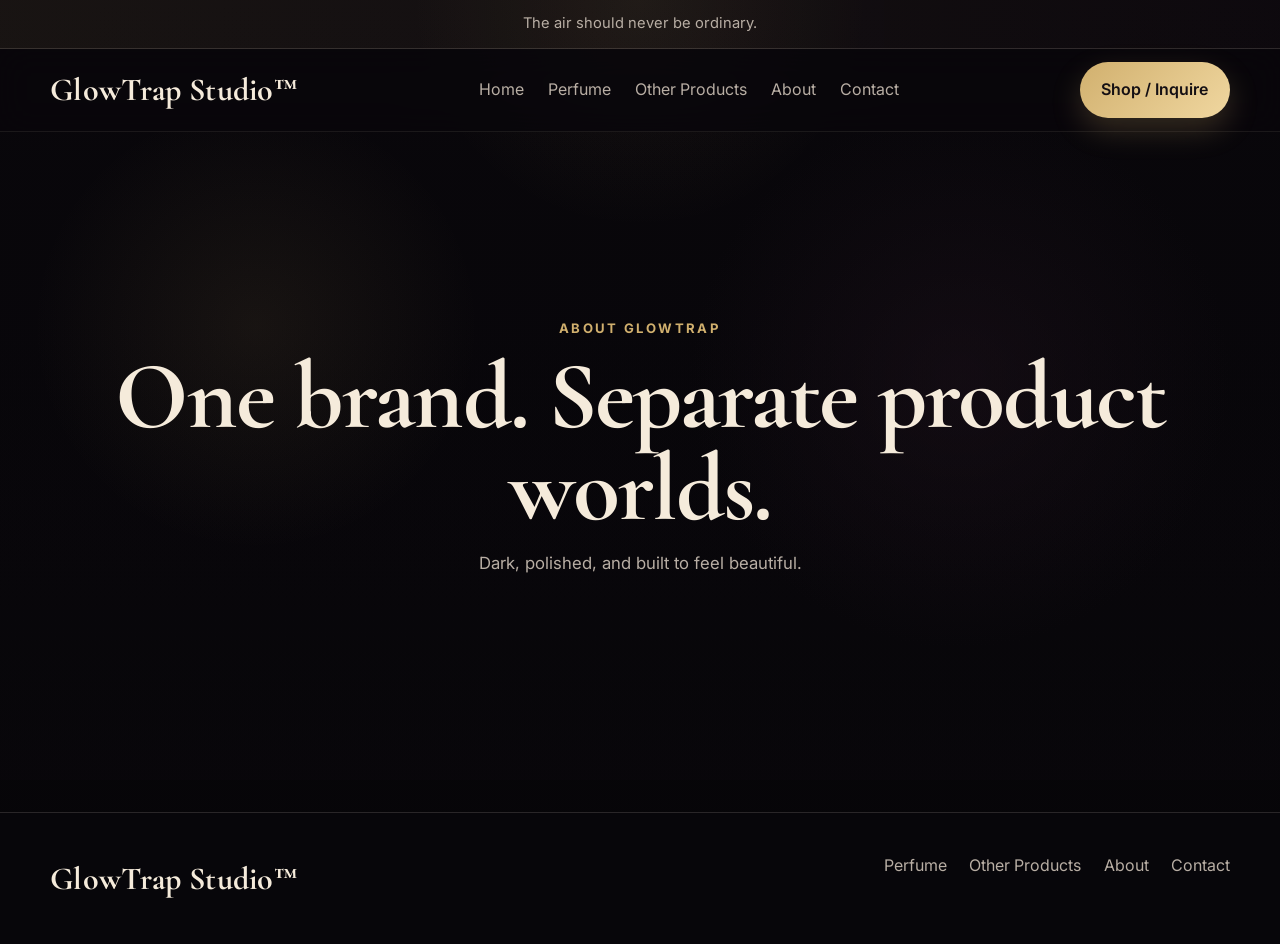
==== commit 1b6d097b: "Add files via upload" ====
--- a/about.html
+++ b/about.html
@@ -1,141 +1,19 @@
 <!DOCTYPE html>
-<html lang="en">
-<head>
-  <meta charset="UTF-8" />
-  <meta name="viewport" content="width=device-width, initial-scale=1.0" />
-  <title>About | GlowTrap Studio™</title>
-  <meta name="description" content="About GlowTrap Studio." />
-  <link rel="preconnect" href="https://fonts.googleapis.com">
-  <link rel="preconnect" href="https://fonts.gstatic.com" crossorigin>
-  <link href="https://fonts.googleapis.com/css2?family=Cormorant+Garamond:wght@500;600;700&family=Inter:wght@400;500;600;700&display=swap" rel="stylesheet">
-  <link rel="stylesheet" href="css/style.css" />
-</head>
+<html lang="en"><head><meta charset="UTF-8" /><meta name="viewport" content="width=device-width, initial-scale=1.0" />
+<title>About | GlowTrap Studio™</title>
+<link rel="preconnect" href="https://fonts.googleapis.com"><link rel="preconnect" href="https://fonts.gstatic.com" crossorigin>
+<link href="https://fonts.googleapis.com/css2?family=Cormorant+Garamond:wght@500;600;700&family=Inter:wght@400;500;600;700&display=swap" rel="stylesheet">
+<link rel="stylesheet" href="css/style.css" /></head>
 <body>
-  <div class="topbar">The air should never be ordinary.</div>
-
-  <header class="site-header">
-    <div class="container nav-wrap">
-      <a class="logo" href="index.html">GlowTrap Studio™</a>
-
-      <button class="menu-toggle" id="menuToggle" aria-label="Open menu">
-        <span></span>
-        <span></span>
-        <span></span>
-      </button>
-
-      <nav class="main-nav">
-        <a href="index.html">Home</a>
-        <a href="perfume.html">Perfume</a>
-        <a href="products.html">Other Products</a>
-        <a href="about.html">About</a>
-        <a href="contact.html">Contact</a>
-      </nav>
-
-      <a class="nav-cta" href="contact.html">Shop / Inquire</a>
-    </div>
-
-    <div class="mobile-menu" id="mobileMenu">
-      <a href="index.html">Home</a>
-      <a href="perfume.html">Perfume</a>
-      <a href="products.html">Other Products</a>
-      <a href="about.html">About</a>
-      <a href="contact.html">Contact</a>
-    </div>
-  </header>
-
-  <main>
-    <section class="hero">
-      <div class="container hero-content">
-        <p class="eyebrow">ABOUT GLOWTRAP</p>
-        <h1>One brand. Separate product worlds.</h1>
-        <p class="hero-text">
-          GlowTrap is a luxury product brand site, not just a perfume page.
-          Perfume gets its own space. Everything else gets its own space too.
-        </p>
-      </div>
-    </section>
-
-    <section class="section intro">
-      <div class="container center">
-        <p class="eyebrow">What GlowTrap Is</p>
-        <h2>Dark, polished, and built to feel beautiful.</h2>
-        <p>
-          GlowTrap is designed to feel luxurious without turning cluttered or confusing.
-        </p>
-      </div>
-    </section>
-
-    <section class="section cards-section">
-      <div class="container cards-grid">
-        <div class="card">
-          <div class="card-copy">
-            <p class="eyebrow">Color</p>
-            <h3>Black. Plum. Gold.</h3>
-            <p>
-              The website uses obsidian black, deep plum smoke, warm ivory, and champagne gold to feel richer than basic luxury websites.
-            </p>
-          </div>
-        </div>
-
-        <div class="card">
-          <div class="card-copy">
-            <p class="eyebrow">Structure</p>
-            <h3>Clean and Separate</h3>
-            <p>
-              Perfume has its own page. Other products have another page. That keeps the site clean and easy to understand.
-            </p>
-          </div>
-        </div>
-
-        <div class="card">
-          <div class="card-copy">
-            <p class="eyebrow">Goal</p>
-            <h3>Look Real First</h3>
-            <p>
-              The website is built to look like a real luxury brand home first. Payment can be added later without rebuilding everything.
-            </p>
-          </div>
-        </div>
-
-        <div class="card">
-          <div class="card-copy">
-            <p class="eyebrow">Feeling</p>
-            <h3>Presence</h3>
-            <p>
-              GlowTrap should feel like atmosphere, not clutter. Clean design. Strong mood. Beautiful products.
-            </p>
-          </div>
-        </div>
-      </div>
-    </section>
-
-    <section class="section featured-section">
-      <div class="container center">
-        <p class="eyebrow">GlowTrap Rule</p>
-        <h2>The air should never be ordinary.</h2>
-        <p>
-          That is the whole brand feeling.
-        </p>
-      </div>
-    </section>
-  </main>
-
-  <footer class="site-footer">
-    <div class="container footer-wrap">
-      <div>
-        <a class="logo footer-logo" href="index.html">GlowTrap Studio™</a>
-        <p class="footer-note">Black. Plum. Gold. Presence.</p>
-      </div>
-
-      <div class="footer-links">
-        <a href="perfume.html">Perfume</a>
-        <a href="products.html">Other Products</a>
-        <a href="about.html">About</a>
-        <a href="contact.html">Contact</a>
-      </div>
-    </div>
-  </footer>
-
-  <script src="js/main.js"></script>
-</body>
-</html>
+<div class="topbar">The air should never be ordinary.</div>
+<header class="site-header"><div class="container nav-wrap">
+<a class="logo" href="index.html">GlowTrap Studio™</a>
+<button class="menu-toggle" id="menuToggle" aria-label="Open menu"><span></span><span></span><span></span></button>
+<nav class="main-nav"><a href="index.html">Home</a><a href="perfume.html">Perfume</a><a href="products.html">Other Products</a><a href="about.html">About</a><a href="contact.html">Contact</a></nav>
+<a class="nav-cta" href="contact.html">Shop / Inquire</a></div>
+<div class="mobile-menu" id="mobileMenu"><a href="index.html">Home</a><a href="perfume.html">Perfume</a><a href="products.html">Other Products</a><a href="about.html">About</a><a href="contact.html">Contact</a></div></header>
+<main><section class="page-hero products-hero"><div class="container center">
+<p class="eyebrow">ABOUT GLOWTRAP</p><h1>One brand. Separate product worlds.</h1>
+<p class="page-sub">Dark, polished, and built to feel beautiful.</p></div></section></main>
+<footer class="site-footer"><div class="container footer-wrap"><div><a class="logo footer-logo" href="index.html">GlowTrap Studio™</a></div><div class="footer-links"><a href="perfume.html">Perfume</a><a href="products.html">Other Products</a><a href="about.html">About</a><a href="contact.html">Contact</a></div></div></footer>
+<script src="js/main.js"></script></body></html>
--- a/css/style.css
+++ b/css/style.css
@@ -1,14 +1,13 @@
 :root {
-  --bg: #0d0a0f;
-  --bg-soft: #17111c;
-  --plum: #26162d;
-  --plum-glow: #6d3b5c;
-  --gold: #d4b06a;
-  --gold-light: #f0d8a7;
-  --ivory: #f3e7d3;
-  --muted: #bcaea5;
-  --border: rgba(243, 231, 211, 0.1);
-  --shadow: 0 18px 60px rgba(0, 0, 0, 0.4);
+  --bg: #09070b;
+  --bg-soft: #121017;
+  --plum: #22141f;
+  --gold: #d1b06e;
+  --gold-light: #f0d7a0;
+  --ivory: #f5ebdb;
+  --muted: #b8aea4;
+  --border: rgba(245, 235, 219, 0.14);
+  --shadow: 0 20px 60px rgba(0, 0, 0, 0.45);
   --radius: 28px;
   --max-width: 1180px;
 }
@@ -26,8 +25,8 @@
   font-family: "Inter", sans-serif;
   color: var(--ivory);
   background:
-    radial-gradient(circle at top center, rgba(109, 59, 92, 0.22), transparent 28%),
-    linear-gradient(180deg, var(--bg) 0%, #09070b 100%);
+    radial-gradient(circle at top center, rgba(209, 176, 110, 0.08), transparent 20%),
+    linear-gradient(180deg, var(--bg) 0%, #060508 100%);
   line-height: 1.6;
 }
 
@@ -51,7 +50,7 @@
   color: var(--muted);
   font-size: 0.92rem;
   border-bottom: 1px solid var(--border);
-  background: linear-gradient(90deg, rgba(212, 176, 106, 0.1), rgba(109, 59, 92, 0.12));
+  background: linear-gradient(90deg, rgba(209, 176, 110, 0.08), rgba(34, 20, 31, 0.16));
 }
 
 .site-header {
@@ -59,12 +58,12 @@
   top: 0;
   z-index: 50;
   backdrop-filter: blur(16px);
-  background: rgba(13, 10, 15, 0.76);
-  border-bottom: 1px solid rgba(243, 231, 211, 0.06);
+  background: rgba(9, 7, 11, 0.84);
+  border-bottom: 1px solid rgba(245, 235, 219, 0.08);
 }
 
 .nav-wrap {
-  min-height: 78px;
+  min-height: 82px;
   display: flex;
   align-items: center;
   justify-content: space-between;
@@ -74,7 +73,7 @@
 .logo,
 .footer-logo {
   font-family: "Cormorant Garamond", serif;
-  font-size: 1.95rem;
+  font-size: 2rem;
   font-weight: 700;
   letter-spacing: 0.01em;
 }
@@ -82,7 +81,7 @@
 .main-nav {
   display: flex;
   align-items: center;
-  gap: 1.4rem;
+  gap: 1.5rem;
 }
 
 .main-nav a,
@@ -91,8 +90,7 @@
 }
 
 .main-nav a:hover,
-.footer-links a:hover,
-.text-link:hover {
+.footer-links a:hover {
   color: var(--ivory);
 }
 
@@ -114,13 +112,13 @@
 
 .nav-cta,
 .btn-primary {
-  color: #130f14;
+  color: #140f13;
   background: linear-gradient(135deg, var(--gold), var(--gold-light));
-  box-shadow: 0 12px 28px rgba(212, 176, 106, 0.22);
+  box-shadow: 0 12px 30px rgba(209, 176, 110, 0.22);
 }
 
 .btn-secondary {
-  border: 1px solid rgba(243, 231, 211, 0.18);
+  border: 1px solid rgba(245, 235, 219, 0.18);
   background: rgba(255, 255, 255, 0.02);
   color: var(--ivory);
 }
@@ -130,7 +128,7 @@
   width: 48px;
   height: 48px;
   border-radius: 999px;
-  border: 1px solid rgba(243, 231, 211, 0.1);
+  border: 1px solid rgba(245, 235, 219, 0.1);
   background: rgba(255, 255, 255, 0.03);
   padding: 0;
   cursor: pointer;
@@ -150,24 +148,28 @@
 
 .mobile-menu {
   display: none;
-  border-top: 1px solid rgba(243, 231, 211, 0.06);
-  background: linear-gradient(180deg, rgba(23, 17, 28, 0.98), rgba(13, 10, 15, 0.98));
+  border-top: 1px solid rgba(245, 235, 219, 0.06);
+  background: linear-gradient(180deg, rgba(18, 16, 23, 0.98), rgba(9, 7, 11, 0.98));
 }
 
 .mobile-menu a {
   display: block;
   padding: 0.9rem 1rem;
-  border-bottom: 1px solid rgba(243, 231, 211, 0.06);
-}
-
-.hero {
-  min-height: 88vh;
-  display: flex;
-  align-items: center;
-  background:
-    radial-gradient(circle at 20% 30%, rgba(212, 176, 106, 0.1), transparent 20%),
-    radial-gradient(circle at 75% 40%, rgba(109, 59, 92, 0.26), transparent 24%),
-    linear-gradient(180deg, rgba(13, 10, 15, 0.05), rgba(13, 10, 15, 0.55));
+  border-bottom: 1px solid rgba(245, 235, 219, 0.06);
+}
+
+.hero,
+.page-hero {
+  min-height: 72vh;
+  display: flex;
+  align-items: center;
+}
+
+.perfume-hero {
+  background:
+    radial-gradient(circle at 20% 30%, rgba(209, 176, 110, 0.08), transparent 20%),
+    radial-gradient(circle at 75% 38%, rgba(34, 20, 31, 0.4), transparent 26%),
+    linear-gradient(180deg, rgba(9, 7, 11, 0.08), rgba(9, 7, 11, 0.65));
 }
 
 .hero-content {
@@ -194,30 +196,22 @@
 }
 
 h1 {
-  font-size: clamp(3.3rem, 8vw, 6.4rem);
-  max-width: 9ch;
+  font-size: clamp(3.4rem, 8vw, 6rem);
 }
 
 h2 {
-  font-size: clamp(2.4rem, 4.5vw, 4rem);
-}
-
-h3 {
-  font-size: 2rem;
+  font-size: clamp(2rem, 4vw, 3rem);
 }
 
 .hero-text,
-.intro p,
-.featured-section p,
-.card-copy p,
+.page-sub,
 .footer-note {
   color: var(--muted);
 }
 
-.hero-text {
-  font-size: 1.08rem;
-  max-width: 640px;
-  margin-top: 1.2rem;
+.page-sub {
+  margin-top: 1rem;
+  font-size: 1.05rem;
 }
 
 .hero-actions {
@@ -228,73 +222,48 @@
 }
 
 .section {
-  padding: 6rem 0;
-}
-
-.cards-grid {
+  padding: 5rem 0;
+}
+
+.perfume-grid {
   display: grid;
   grid-template-columns: 1fr 1fr;
-  gap: 1.5rem;
-}
-
-.card {
+  gap: 2rem;
+}
+
+.perfume-card {
   border: 1px solid var(--border);
   border-radius: var(--radius);
   overflow: hidden;
-  background: linear-gradient(180deg, rgba(255, 255, 255, 0.035), rgba(255, 255, 255, 0.02));
+  background:
+    radial-gradient(circle at top center, rgba(209, 176, 110, 0.04), transparent 18%),
+    linear-gradient(180deg, rgba(255, 255, 255, 0.03), rgba(255, 255, 255, 0.02));
   box-shadow: var(--shadow);
 }
 
-.card-copy {
-  padding: 1.4rem;
-}
-
-.card-image {
-  height: 320px;
-}
-
-.placeholder {
-  background:
-    radial-gradient(circle at 70% 30%, rgba(109, 59, 92, 0.25), transparent 22%),
-    linear-gradient(180deg, #120d15, #0d0a0f);
-}
-
-.perfume-placeholder::before,
-.products-placeholder::before {
-  content: "";
+.perfume-image {
+  width: 100%;
+  height: 520px;
+  object-fit: cover;
   display: block;
-  width: 100%;
-  height: 100%;
-}
-
-.perfume-placeholder::before {
-  background:
-    radial-gradient(circle at 50% 40%, rgba(212, 176, 106, 0.08), transparent 18%),
-    linear-gradient(180deg, transparent, transparent);
-}
-
-.products-placeholder::before {
-  background:
-    radial-gradient(circle at 40% 50%, rgba(212, 176, 106, 0.05), transparent 18%),
-    linear-gradient(180deg, transparent, transparent);
-}
-
-.text-link {
-  color: var(--gold);
-  font-weight: 600;
-}
-
-.featured-section {
-  background:
-    linear-gradient(180deg, rgba(255, 255, 255, 0.015), transparent),
-    radial-gradient(circle at center, rgba(109, 59, 92, 0.1), transparent 38%);
+}
+
+.perfume-copy {
+  padding: 1.5rem;
+  text-align: center;
+}
+
+.perfume-copy p {
+  color: var(--muted);
+  margin: 0.6rem 0 1.2rem;
+  font-size: 1.05rem;
 }
 
 .site-footer {
   margin-top: 2rem;
   padding: 2.5rem 0;
   border-top: 1px solid var(--border);
-  background: #09070b;
+  background: #07060a;
 }
 
 .footer-wrap {
@@ -320,21 +289,17 @@
     display: inline-flex;
   }
 
-  .cards-grid,
+  .perfume-grid,
   .footer-wrap {
     grid-template-columns: 1fr;
   }
 
-  .hero {
-    min-height: 78vh;
+  .page-hero {
+    min-height: 55vh;
   }
 }
 
 @media (max-width: 640px) {
-  .section {
-    padding: 4.3rem 0;
-  }
-
   .hero-content {
     padding: 4rem 0;
   }
@@ -353,7 +318,59 @@
     font-size: 1.55rem;
   }
 
-  .card-image {
-    height: 250px;
-  }
-}
+  .perfume-image {
+    height: 380px;
+  }
+}
+.products-hero {
+  background:
+    radial-gradient(circle at 20% 30%, rgba(209, 176, 110, 0.08), transparent 20%),
+    radial-gradient(circle at 75% 38%, rgba(34, 20, 31, 0.4), transparent 26%),
+    linear-gradient(180deg, rgba(9, 7, 11, 0.08), rgba(9, 7, 11, 0.65));
+}
+
+.products-grid {
+  display: grid;
+  grid-template-columns: repeat(3, 1fr);
+  gap: 2rem;
+}
+
+.product-card-clean {
+  border: 1px solid var(--border);
+  border-radius: var(--radius);
+  overflow: hidden;
+  background:
+    radial-gradient(circle at top center, rgba(209, 176, 110, 0.04), transparent 18%),
+    linear-gradient(180deg, rgba(255, 255, 255, 0.03), rgba(255, 255, 255, 0.02));
+  box-shadow: var(--shadow);
+}
+
+.product-image-clean {
+  width: 100%;
+  height: 520px;
+  object-fit: cover;
+  display: block;
+}
+
+.product-copy-clean {
+  padding: 1.5rem;
+  text-align: center;
+}
+
+.product-copy-clean p {
+  color: var(--muted);
+  margin: 0.6rem 0 1.2rem;
+  font-size: 1.05rem;
+}
+
+@media (max-width: 980px) {
+  .products-grid {
+    grid-template-columns: 1fr;
+  }
+}
+
+@media (max-width: 640px) {
+  .product-image-clean {
+    height: 380px;
+  }
+}
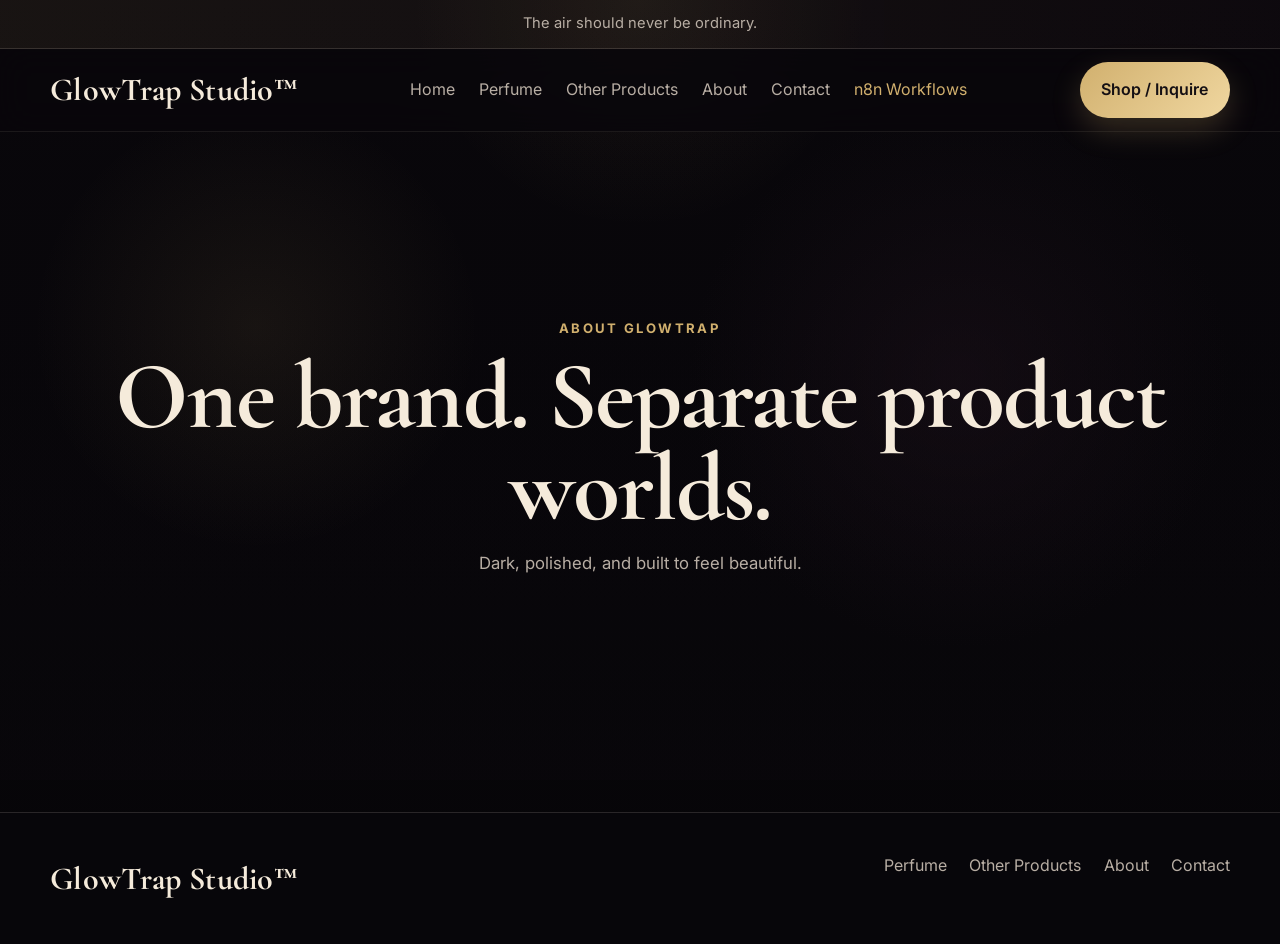
==== commit f3e6f734: "Integrate n8n-workflows collection as static browser - Copy 2061 workflow JSON files from Zie619/n8n" ====
--- a/about.html
+++ b/about.html
@@ -9,9 +9,9 @@
 <header class="site-header"><div class="container nav-wrap">
 <a class="logo" href="index.html">GlowTrap Studio™</a>
 <button class="menu-toggle" id="menuToggle" aria-label="Open menu"><span></span><span></span><span></span></button>
-<nav class="main-nav"><a href="index.html">Home</a><a href="perfume.html">Perfume</a><a href="products.html">Other Products</a><a href="about.html">About</a><a href="contact.html">Contact</a></nav>
+<nav class="main-nav"><a href="index.html">Home</a><a href="perfume.html">Perfume</a><a href="products.html">Other Products</a><a href="about.html">About</a><a href="contact.html">Contact</a><a href="workflows.html" style="color:var(--gold)">n8n Workflows</a></nav>
 <a class="nav-cta" href="contact.html">Shop / Inquire</a></div>
-<div class="mobile-menu" id="mobileMenu"><a href="index.html">Home</a><a href="perfume.html">Perfume</a><a href="products.html">Other Products</a><a href="about.html">About</a><a href="contact.html">Contact</a></div></header>
+<div class="mobile-menu" id="mobileMenu"><a href="index.html">Home</a><a href="perfume.html">Perfume</a><a href="products.html">Other Products</a><a href="about.html">About</a><a href="contact.html">Contact</a><a href="workflows.html">n8n Workflows</a></div></header>
 <main><section class="page-hero products-hero"><div class="container center">
 <p class="eyebrow">ABOUT GLOWTRAP</p><h1>One brand. Separate product worlds.</h1>
 <p class="page-sub">Dark, polished, and built to feel beautiful.</p></div></section></main>
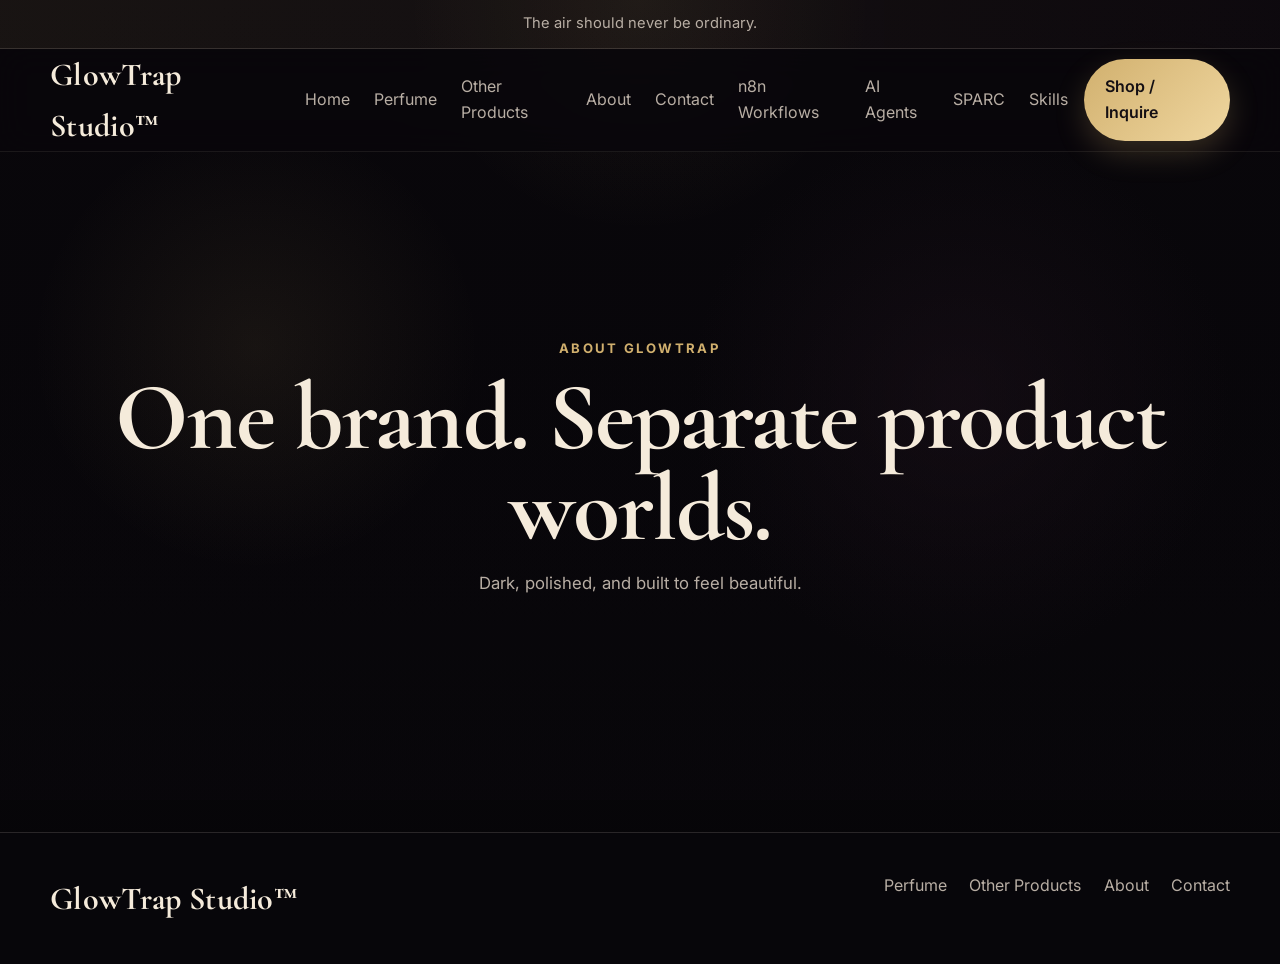
==== commit e255d2ac: "Integrate Ruflo AI orchestration features - Add agents.html: searchable directory of 75+ Ruflo AI ag" ====
--- a/about.html
+++ b/about.html
@@ -9,9 +9,9 @@
 <header class="site-header"><div class="container nav-wrap">
 <a class="logo" href="index.html">GlowTrap Studio™</a>
 <button class="menu-toggle" id="menuToggle" aria-label="Open menu"><span></span><span></span><span></span></button>
-<nav class="main-nav"><a href="index.html">Home</a><a href="perfume.html">Perfume</a><a href="products.html">Other Products</a><a href="about.html">About</a><a href="contact.html">Contact</a><a href="workflows.html" style="color:var(--gold)">n8n Workflows</a></nav>
+<nav class="main-nav"><a href="index.html">Home</a><a href="perfume.html">Perfume</a><a href="products.html">Other Products</a><a href="about.html">About</a><a href="contact.html">Contact</a><a href="workflows.html">n8n Workflows</a><a href="agents.html">AI Agents</a><a href="sparc.html">SPARC</a><a href="skills.html">Skills</a></nav>
 <a class="nav-cta" href="contact.html">Shop / Inquire</a></div>
-<div class="mobile-menu" id="mobileMenu"><a href="index.html">Home</a><a href="perfume.html">Perfume</a><a href="products.html">Other Products</a><a href="about.html">About</a><a href="contact.html">Contact</a><a href="workflows.html">n8n Workflows</a></div></header>
+<div class="mobile-menu" id="mobileMenu"><a href="index.html">Home</a><a href="perfume.html">Perfume</a><a href="products.html">Other Products</a><a href="about.html">About</a><a href="contact.html">Contact</a><a href="workflows.html">n8n Workflows</a><a href="agents.html">AI Agents</a><a href="sparc.html">SPARC</a><a href="skills.html">Skills</a></div></header>
 <main><section class="page-hero products-hero"><div class="container center">
 <p class="eyebrow">ABOUT GLOWTRAP</p><h1>One brand. Separate product worlds.</h1>
 <p class="page-sub">Dark, polished, and built to feel beautiful.</p></div></section></main>
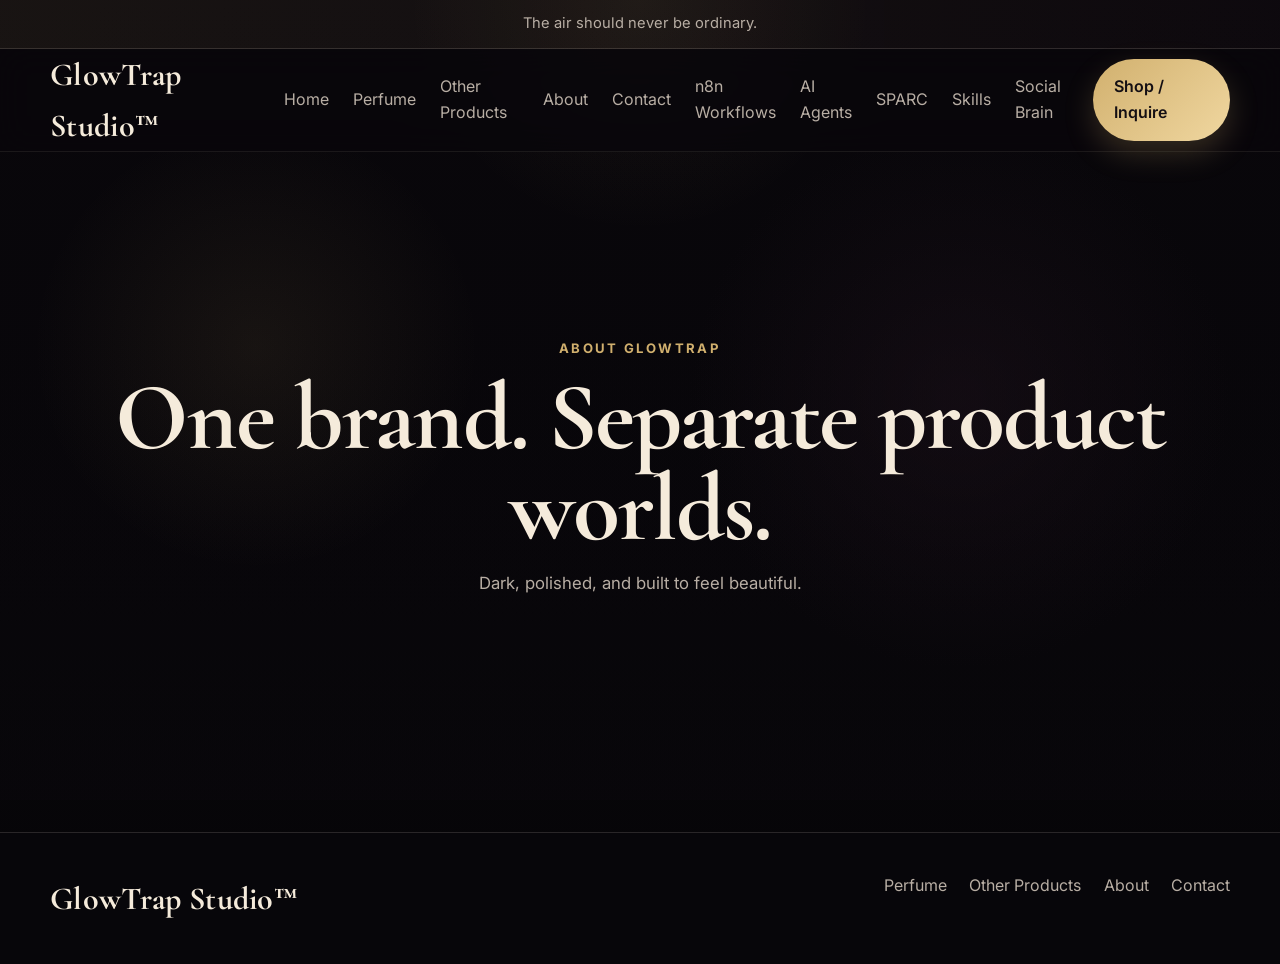
==== commit 24603dbb: "Add Social Media Brain — complete automation system - 9 importable n8n workflow JSON files:   01 Tre" ====
--- a/about.html
+++ b/about.html
@@ -9,9 +9,9 @@
 <header class="site-header"><div class="container nav-wrap">
 <a class="logo" href="index.html">GlowTrap Studio™</a>
 <button class="menu-toggle" id="menuToggle" aria-label="Open menu"><span></span><span></span><span></span></button>
-<nav class="main-nav"><a href="index.html">Home</a><a href="perfume.html">Perfume</a><a href="products.html">Other Products</a><a href="about.html">About</a><a href="contact.html">Contact</a><a href="workflows.html">n8n Workflows</a><a href="agents.html">AI Agents</a><a href="sparc.html">SPARC</a><a href="skills.html">Skills</a></nav>
+<nav class="main-nav"><a href="index.html">Home</a><a href="perfume.html">Perfume</a><a href="products.html">Other Products</a><a href="about.html">About</a><a href="contact.html">Contact</a><a href="workflows.html">n8n Workflows</a><a href="agents.html">AI Agents</a><a href="sparc.html">SPARC</a><a href="skills.html">Skills</a><a href="social-brain.html">Social Brain</a></nav>
 <a class="nav-cta" href="contact.html">Shop / Inquire</a></div>
-<div class="mobile-menu" id="mobileMenu"><a href="index.html">Home</a><a href="perfume.html">Perfume</a><a href="products.html">Other Products</a><a href="about.html">About</a><a href="contact.html">Contact</a><a href="workflows.html">n8n Workflows</a><a href="agents.html">AI Agents</a><a href="sparc.html">SPARC</a><a href="skills.html">Skills</a></div></header>
+<div class="mobile-menu" id="mobileMenu"><a href="index.html">Home</a><a href="perfume.html">Perfume</a><a href="products.html">Other Products</a><a href="about.html">About</a><a href="contact.html">Contact</a><a href="workflows.html">n8n Workflows</a><a href="agents.html">AI Agents</a><a href="sparc.html">SPARC</a><a href="skills.html">Skills</a><a href="social-brain.html">Social Brain</a></div></header>
 <main><section class="page-hero products-hero"><div class="container center">
 <p class="eyebrow">ABOUT GLOWTRAP</p><h1>One brand. Separate product worlds.</h1>
 <p class="page-sub">Dark, polished, and built to feel beautiful.</p></div></section></main>
